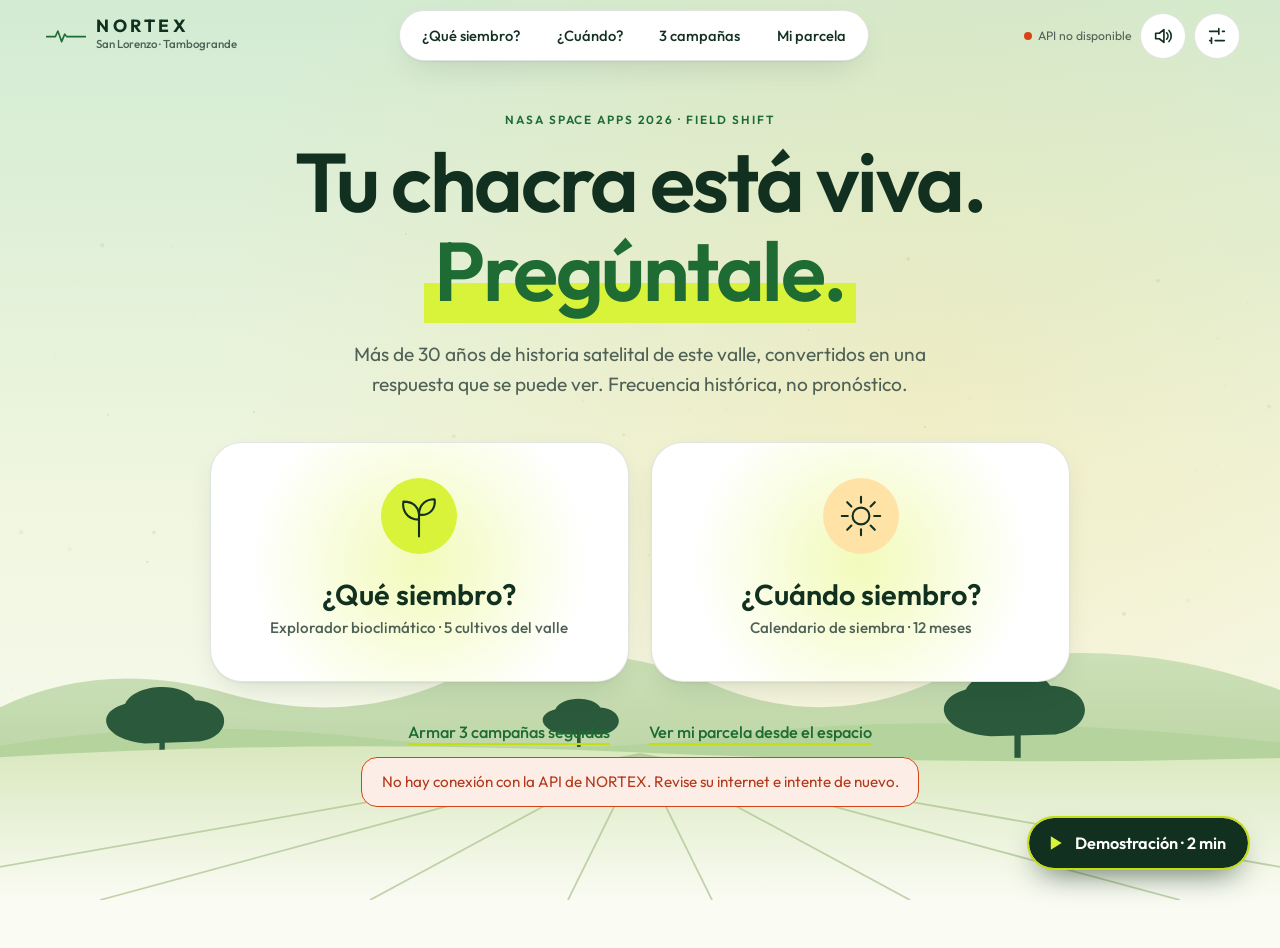
==== nortex_api/web/index.html @ dc2cbb0f "feat(web): la chacra viva en tema claro, autopsia con acordeones y calendario de siembra" ====
<!DOCTYPE html>
<html lang="es">
<head>
  <meta charset="utf-8">
  <meta name="viewport" content="width=device-width, initial-scale=1, viewport-fit=cover">
  <meta name="theme-color" content="#FAFBF3">
  <meta name="description" content="NORTEX: qué y cuándo sembrar en el valle de San Lorenzo (Tambogrande, Piura) con historia satelital de la NASA.">
  <title>NORTEX — La chacra viva · San Lorenzo</title>
  <link rel="preconnect" href="https://fonts.googleapis.com">
  <link rel="preconnect" href="https://fonts.gstatic.com" crossorigin>
  <link href="https://fonts.googleapis.com/css2?family=Outfit:wght@400;500;600;700&display=swap" rel="stylesheet">
  <link rel="preconnect" href="https://server.arcgisonline.com" crossorigin>
  <link rel="stylesheet" href="estilos.css">
</head>
<body data-escena="portal">
<a class="saltar" href="#escenario">Saltar al contenido</a>

<!-- CAPA 0 · Atmósfera: cielo y polvo en Canvas 2D (visuales/ambiente.js). Decorativa. -->
<canvas id="ambiente" aria-hidden="true"></canvas>

<!-- CAPA 1 · Horizonte agrícola de San Lorenzo (SVG, decorativo) -->
<svg id="horizonte" viewBox="0 0 1440 420" preserveAspectRatio="xMidYMax slice" aria-hidden="true">
  <defs>
    <linearGradient id="hz-lejos" x1="0" y1="0" x2="0" y2="1"><stop offset="0" stop-color="#C5DCB0"/><stop offset="1" stop-color="#9CC082"/></linearGradient>
    <linearGradient id="hz-cerca" x1="0" y1="0" x2="0" y2="1"><stop offset="0" stop-color="#D9E8BE"/><stop offset="1" stop-color="#FAFBF3"/></linearGradient>
  </defs>
  <path class="hz-cerro" d="M0 210 Q120 150 260 190 T520 170 Q660 120 800 180 T1080 160 Q1260 120 1440 190 V420 H0Z" fill="url(#hz-lejos)" opacity=".85"/>
  <path d="M0 250 Q200 215 420 240 T860 232 Q1100 210 1440 246 V420 H0Z" fill="#B5D39C"/>
  <!-- Algarrobos: copa ancha y plana -->
  <g class="hz-arbol" fill="#2A5A3B">
    <path d="M170 246c-46-4-58-34-22-44 10-22 62-26 78-4 40 2 44 40 4 46z"/><rect x="186" y="240" width="6" height="26"/>
    <path d="M1110 238c-56-4-70-40-28-52 14-26 76-30 94-4 48 2 52 46 6 54z"/><rect x="1136" y="232" width="7" height="30"/>
    <path d="M640 236c-30-2-38-22-14-28 6-14 40-16 50-2 26 2 28 26 2 30z"/><rect x="650" y="232" width="4" height="18"/>
  </g>
  <path d="M0 262 Q360 240 720 256 T1440 262 V420 H0Z" fill="url(#hz-cerca)"/>
  <!-- Surcos en perspectiva hacia el punto de fuga -->
  <g class="hz-surcos" stroke="#A3BE88" stroke-width="2" fill="none" opacity=".65">
    <path d="M720 258 L-200 420"/><path d="M720 258 L120 420"/><path d="M720 258 L420 420"/><path d="M720 258 L640 420"/>
    <path d="M720 258 L800 420"/><path d="M720 258 L1020 420"/><path d="M720 258 L1320 420"/><path d="M720 258 L1640 420"/>
  </g>
</svg>

<!-- CAPA 2 · Barra de mando -->
<header class="hud">
  <button class="marca" data-ir="portal" type="button" aria-label="NORTEX: volver al inicio">
    <svg class="pulso" viewBox="0 0 64 24" aria-hidden="true"><path d="M1 13h14l4-9 6 17 5-12 3 4h30"/></svg>
    <span><strong>NORTEX</strong><small>San Lorenzo · Tambogrande</small></span>
  </button>
  <nav class="hud-nav" aria-label="Escenas">
    <button type="button" data-ir="laboratorio">¿Qué siembro?</button>
    <button type="button" data-ir="tiempo">¿Cuándo?</button>
    <button type="button" data-ir="secuencia">3 campañas</button>
    <button type="button" data-ir="orbita">Mi parcela</button>
  </nav>
  <div class="hud-util">
    <span id="estado-api" class="estado-api" role="status">conectando…</span>
    <button id="btn-sonido" class="icono" type="button" aria-pressed="false" title="Ambiente sonoro (viento suave)">
      <svg viewBox="0 0 24 24" aria-hidden="true"><path d="M4 9v6h4l5 4V5L8 9zM16 8.5a5 5 0 010 7M18.5 6a8.500 8.500 0 010 12"/></svg>
      <span class="oculto">Ambiente sonoro</span>
    </button>
    <button id="btn-ajustes" class="icono" type="button" aria-expanded="false" aria-controls="ajustes" title="Ajustes de la consulta">
      <svg viewBox="0 0 24 24" aria-hidden="true"><path d="M4 7h10M18 7h2M4 17h2M10 17h10M14 4v6M6 14v6"/></svg>
      <span class="oculto">Ajustes de la consulta</span>
    </button>
  </div>
</header>

<main id="escenario">
  <!-- 1 · PORTAL DE LA CHACRA ============================================================== -->
  <section id="esc-portal" class="escena activa" aria-labelledby="portal-titulo">
    <div class="portal">
      <p class="eyebrow">NASA Space Apps 2026 · Field Shift</p>
      <h1 id="portal-titulo">Tu chacra está viva.<br><em>Pregúntale.</em></h1>
      <p class="portal-sub">Más de 30 años de historia satelital de este valle, convertidos en una respuesta que se
        puede ver. Frecuencia histórica, no pronóstico.</p>
      <div class="puertas">
        <button class="puerta puerta-que" type="button" data-puerta="laboratorio">
          <span class="puerta-brillo" aria-hidden="true"></span>
          <svg viewBox="0 0 80 80" aria-hidden="true"><path d="M40 74V40"/><path d="M40 46C18 46 12 28 14 16c16 0 28 8 26 30z"/><path d="M40 38c0-18 12-26 26-26 2 14-6 28-26 26z"/></svg>
          <span class="puerta-txt"><b>¿Qué siembro?</b><small>Explorador bioclimático · 5 cultivos del valle</small></span>
        </button>
        <button class="puerta puerta-cuando" type="button" data-puerta="tiempo">
          <span class="puerta-brillo" aria-hidden="true"></span>
          <svg viewBox="0 0 80 80" aria-hidden="true"><circle cx="40" cy="40" r="14"/><path d="M40 8v10M40 62v10M8 40h10M62 40h10M17 17l7 7M56 56l7 7M63 17l-7 7M24 56l-7 7"/></svg>
          <span class="puerta-txt"><b>¿Cuándo siembro?</b><small>Calendario de siembra · 12 meses</small></span>
        </button>
      </div>
      <div class="portal-menor">
        <button type="button" class="enlace" data-ir="secuencia">Armar 3 campañas seguidas</button>
        <button type="button" class="enlace" data-ir="orbita">Ver mi parcela desde el espacio</button>
      </div>
      <p id="portal-chacra" class="portal-chacra" role="status"></p>
    </div>
  </section>

  <!-- 2 · LABORATORIO DE CULTIVOS (F2) ====================================================== -->
  <section id="esc-laboratorio" class="escena" aria-labelledby="lab-titulo" hidden>
    <div class="esc-cab">
      <p class="eyebrow">F2 · Laboratorio de cultivos</p>
      <h2 id="lab-titulo">¿Qué siembro?</h2>
      <p class="ayuda" id="lab-contexto"></p>
    </div>
    <div id="baraja" class="baraja" role="listbox" aria-label="Cultivos del valle, en el orden de la API" tabindex="0"></div>
    <p class="baraja-pista ayuda">Desliza, usa las flechas o toca una carta: el suelo y el cielo cambian con el cultivo.</p>
    <div id="lab-autopsia" aria-live="polite"></div>
  </section>

  <!-- 3 · CALENDARIO DE SIEMBRA (F1) ======================================================== -->
  <section id="esc-tiempo" class="escena" aria-labelledby="tiempo-titulo" hidden>
    <div class="esc-cab">
      <p class="eyebrow">F1 · Calendario de siembra</p>
      <h2 id="tiempo-titulo">¿Cuándo siembro?</h2>
      <div id="tiempo-cultivos" class="fichas" role="radiogroup" aria-label="Cultivo"></div>
    </div>
    <div id="arco" class="arco"></div>
    <div id="calendario" class="calendario" role="radiogroup" aria-label="Fecha de siembra (12 meses)"></div>
    <div class="cal-leyenda" aria-label="Leyenda del calendario">
      <span><i class="fila-viab" aria-hidden="true"></i> Viabilidad (borde punteado = provisional)</span>
      <span><b class="fila-riesgos" aria-hidden="true"><i></i><i></i></b> Riesgos altos (un punto por riesgo)</span>
      <span><b class="fila-calor" aria-hidden="true"><i style="--k:var(--ambar)"></i></b> Calor en floración (Tmax media histórica)</span>
    </div>
    <div id="tiempo-lectura" class="tiempo-lectura" aria-live="polite"></div>
    <div id="tiempo-autopsia"></div>
  </section>

  <!-- 4 · SECUENCIA DE 3 CAMPAÑAS =========================================================== -->
  <section id="esc-secuencia" class="escena" aria-labelledby="sec-titulo" hidden>
    <div class="esc-cab">
      <p class="eyebrow">Transición · reglas RT-01 a RT-05</p>
      <h2 id="sec-titulo">Tres campañas que encajan</h2>
      <p class="ayuda">Elige el cultivo y la fecha de cada ficha. Al encastrarlas, NORTEX evalúa cada campaña con lo
        sembrado antes; las reglas de transición se encienden en las uniones.</p>
    </div>
    <div id="rompecabezas" class="rompecabezas"></div>
    <div class="sec-controles">
      <label class="check"><input type="checkbox" id="sec-renovacion"> Ya decidí renovar el huerto (RT-01)</label>
      <button type="button" id="sec-ir" class="primario grande">Encastrar y revisar</button>
    </div>
    <div id="sec-estado" class="mensaje" role="status"></div>
    <div id="sec-autopsia"></div>
  </section>

  <!-- 5 · VUELO ORBITAL · MI PARCELA ======================================================== -->
  <section id="esc-orbita" class="escena esc-orbita" aria-labelledby="orbita-titulo" hidden>
    <div class="orbita-vista">
      <div class="estrellas" aria-hidden="true"></div>
      <div id="globo" class="globo"><div id="mapa" aria-label="Imagen satelital de San Lorenzo"></div></div>
      <!-- Haces de los satélites: se dibujan con el estado real de GET /parcelas/{id}/fuentes -->
      <svg id="haces" class="haces" viewBox="0 0 100 100" preserveAspectRatio="none" aria-hidden="true"></svg>
      <ul id="satelites" class="satelites" aria-label="Fuentes satelitales de la parcela"></ul>
      <p id="vuelo-texto" class="vuelo-texto" role="status"></p>
      <button id="vuelo-saltar" class="enlace vuelo-saltar" type="button" hidden>Saltar el vuelo</button>
    </div>
    <div class="orbita-panel" id="orbita-panel">
      <p class="eyebrow">Mi parcela</p>
      <h2 id="orbita-titulo">Desde la órbita hasta tu chacra</h2>
      <div id="parcela-info"></div>
      <div class="fila-botones">
        <button id="btn-revolar" type="button">Repetir el vuelo</button>
        <button id="btn-descargar" class="primario" type="button">Traer datos de la NASA</button>
      </div>
      <div id="progreso" class="mensaje" role="status"></div>
      <ul id="senales" class="senales" aria-label="Todas las fuentes de datos"></ul>

      <details class="bloque" open>
        <summary>El archivo del clima</summary>
        <div id="clima-cuerpo"></div>
      </details>
      <details class="bloque" open>
        <summary>¿Qué tan sólida es la decisión?</summary>
        <div id="solidez"></div>
      </details>
      <details class="bloque" id="det-registro">
        <summary>Registrar una chacra nueva</summary>
        <form id="form-parcela">
          <p class="ayuda">Con este panel abierto, toca el mapa para marcar las esquinas (o un solo punto).</p>
          <label>Nombre <input name="nombre" required placeholder="Chacra de Juan, lote 3"></label>
          <label>Identificador <input name="aoi_id" required pattern="[a-z0-9_]{3,40}" placeholder="chacra_juan_3"
                 title="minúsculas, números y _ (3 a 40)"></label>
          <p id="info-poligono" class="ayuda">0 puntos marcados.</p>
          <div class="fila-botones">
            <button type="button" id="btn-deshacer">Deshacer punto</button>
            <button type="button" id="btn-limpiar">Borrar contorno</button>
          </div>
          <label>o pega coordenadas (latitud, longitud por línea)
            <textarea id="coords" rows="3" placeholder="-4.9921, -80.3127"></textarea></label>
          <div class="fila-botones">
            <button type="button" id="btn-coords">Usar coordenadas</button>
            <button type="submit" class="primario">Guardar chacra</button>
          </div>
        </form>
        <div id="msg-parcela" class="mensaje" role="status"></div>
      </details>
      <details class="bloque">
        <summary>Cargar datos de la Junta, laboratorio o SIEA (CSV)</summary>
        <p class="ayuda">Descarga la plantilla, llénala en Excel (CSV UTF-8) y súbela. La fila con fuente = EJEMPLO se
          ignora. Si una fila tiene un error, no se guarda nada.</p>
        <form id="form-csv">
          <label>Tipo de dato <select name="modelo" id="sel-modelo"></select></label>
          <label>Archivo <input type="file" name="archivo" accept=".csv" required></label>
          <button type="submit" class="primario">Importar</button>
        </form>
        <div id="msg-csv" class="mensaje" role="status"></div>
      </details>
      <details class="bloque">
        <summary>Parámetro validado (INIA / MIDAGRI)</summary>
        <p class="ayuda">Reemplaza un valor de literatura por el de una ficha técnica local, por ejemplo el umbral de
          calor en floración del caupí.</p>
        <form id="form-validacion">
          <label>Cultivo <select name="cultivo" id="val-cultivo"></select></label>
          <label>Parámetro <select name="parametro" id="val-parametro"></select></label>
          <p id="val-actual" class="ayuda"></p>
          <label>Valor <input name="valor" required placeholder="36 · [35, 55] · &quot;media&quot;"></label>
          <label>Fuente <input name="fuente" required placeholder="INIA, ficha técnica 2025"></label>
          <label>Fecha <input name="fecha" type="date" required></label>
          <button type="submit" class="primario">Guardar validación</button>
        </form>
        <div id="msg-validacion" class="mensaje" role="status"></div>
      </details>
    </div>
  </section>
</main>

<!-- Ajustes de la consulta: valen para todas las escenas y viajan tal cual a /evaluar/f1 y /evaluar/f2 -->
<aside id="ajustes" class="ajustes" aria-label="Ajustes de la consulta" hidden>
  <div class="ajustes-cab"><h3>Ajustes de la consulta</h3>
    <button type="button" class="icono" id="ajustes-cerrar" aria-label="Cerrar ajustes">×</button></div>
  <form id="form-ajustes">
    <label>Chacra <select id="sel-parcela" name="parcela"></select></label>
    <label>Fecha de siembra (¿Qué siembro?) <input type="date" id="aj-inicio" name="inicio" required></label>
    <label>Riego
      <select name="eficiencia">
        <option value="">Según los datos de la parcela</option>
        <option value="0.5">Gravedad · eficiencia 0,5</option>
        <option value="0.9">Goteo · eficiencia 0,9</option>
      </select></label>
    <label>Historia climática
      <select name="condicion_enso">
        <option value="">Todos los años disponibles</option>
        <option value="nino">Solo años El Niño</option>
        <option value="neutro">Solo años neutros</option>
        <option value="nina">Solo años La Niña</option>
      </select></label>
    <label>Umbral de calor en floración (°C)
      <input name="umbral_calor_c" type="number" min="25" max="45" step="0.5" placeholder="Según ficha · por validar con INIA"></label>
    <label>Dotación (m³/ha) <input name="dotacion_m3_ha" type="number" min="0" max="40000" placeholder="Usar el PCR"></label>
    <label>Turno de riego (días) <input name="intervalo_dias" type="number" min="1" max="60" placeholder="Usar los turnos declarados"></label>
    <label>Área (ha) <input name="area_ha" type="number" min="0.01" step="0.01" placeholder="Usar la parcela"></label>
    <p class="ayuda">Lo que escribas aquí se envía a la API como supuesto de esta consulta; el motor lo marca como
      provisional. Deja un campo vacío para usar el dato de la parcela.</p>
    <button type="reset" class="enlace">Volver a los datos de la parcela</button>
  </form>
  <p class="ayuda pie-reglas">NORTEX no da un puntaje. Muestra cuatro cosas por separado: viabilidad, riesgo,
    conveniencia y fundamentación. · <a href="../docs" target="_blank" rel="noopener">API</a></p>
</aside>

<!-- Modo demostración para el jurado (demo.js) -->
<button id="btn-demo" class="flotante" type="button" disabled>
  <svg viewBox="0 0 24 24" aria-hidden="true"><path d="M7 4l13 8-13 8z"/></svg>
  <span>Demostración · 2 min</span>
</button>
<aside id="demo" class="demo" hidden aria-label="Demostración guiada" aria-live="polite"></aside>
<div id="proc" class="proc" role="dialog" aria-label="Procedencia del dato" hidden></div>
<div id="velo" class="velo" aria-hidden="true"></div>

<script type="module" src="app.js"></script>
</body>
</html>
---- nortex_api/web/estilos.css ----
/* NORTEX — La chacra viva. Estilos (tema claro).
 * Índice: 1 base · 2 atmósfera · 3 barra de mando · 4 piezas comunes · 5 portal · 6 cultivos vivos
 *         7 baraja 3D · 8 autopsia (sol, suelo, balanza, cuatro dimensiones) · 9 calendario de siembra
 *         10 rompecabezas · 11 órbita · 12 ajustes, demostración y procedencia · 13 movimiento reducido
 * Dirección visual: papel claro, tinta verde profunda, acento lima y mucho aire entre bloques.
 * Convención de honestidad: todo lo provisional (dato de ejemplo o por validar) lleva borde PUNTEADO
 * ámbar (.provisional, .dato-debil, .sello-provisional). El color nunca va sin texto. */

/* 1 · Base ---------------------------------------------------------------------------------------- */
:root {
  --fondo: #FAFBF3; --papel: #FFFFFF; --tinta: #12301F; --suave: #4F6156; --linea: rgba(18, 48, 31, .13);
  --lima: #D9F23A; --lima-hondo: #C3DE12; --hoja: #EEF4DF;
  --verde: #2E7D32; --ambar: #F59E0B; --terracota: #D84315; --agua: #0288D1;
  /* tintas legibles sobre papel claro (contraste AA) */
  --t-verde: #1E6B34; --t-ambar: #8A5200; --t-rojo: #B3391A; --t-azul: #0B5C97; --t-gris: #5B6660;
  --punteado: #D98A00;
  --sombra: 0 1px 2px rgba(18, 48, 31, .06), 0 12px 32px -12px rgba(18, 48, 31, .18);
  --rebote: cubic-bezier(.34, 1.56, .64, 1); --suavizado: cubic-bezier(.22, 1, .36, 1);
  --radio: 24px; --hud: 72px;
  --fuente: "Outfit", "Segoe UI", system-ui, -apple-system, Roboto, sans-serif;
  color-scheme: light;
}
* { box-sizing: border-box; }
html { background: var(--fondo); scroll-behavior: smooth; }
body { margin: 0; min-height: 100dvh; color: var(--tinta); font: 400 1.02rem/1.6 var(--fuente); -webkit-font-smoothing: antialiased; overflow-x: hidden; }
h1, h2, h3, h4 { font-family: var(--fuente); font-weight: 600; line-height: 1.08; margin: 0; letter-spacing: -.015em; }
h2 { font-size: clamp(1.9rem, 4.4vw, 2.9rem); text-transform: uppercase; letter-spacing: .01em; }
h3 { font-size: clamp(1.25rem, 2.4vw, 1.6rem); } h4 { font-size: 1.1rem; }
p { margin: .6rem 0; } ul { margin: .5rem 0; padding-left: 1.15rem; } li { margin: .25rem 0; } a { color: var(--t-verde); }
button, input, select, textarea { font: inherit; color: inherit; }
button { cursor: pointer; touch-action: manipulation; min-height: 46px; padding: .6rem 1.25rem; border-radius: 999px; border: 1px solid var(--linea);
  background: var(--papel); font-weight: 500; transition: transform .35s var(--rebote), background .2s, box-shadow .3s; }
button:hover:not(:disabled) { background: var(--hoja); transform: translateY(-2px); }
button:active:not(:disabled) { transform: scale(.97); }
button:disabled { opacity: .5; cursor: wait; }
:focus-visible { outline: 3px solid var(--tinta); outline-offset: 3px; border-radius: 10px; }
[hidden] { display: none !important; }
.oculto, .oculto-label { position: absolute; width: 1px; height: 1px; overflow: hidden; clip-path: inset(50%); white-space: nowrap; }
.saltar { position: fixed; left: 12px; top: -80px; z-index: 3000; background: var(--lima); color: var(--tinta); padding: .8rem 1rem; border-radius: 12px; }
.saltar:focus { top: 12px; }
.eyebrow { font: 600 .74rem/1.4 var(--fuente); letter-spacing: .16em; text-transform: uppercase; color: var(--t-verde); margin: 0 0 .5rem; }
.ayuda, small { font-size: .88rem; color: var(--suave); }
.primario { background: var(--lima); color: var(--tinta); border-color: transparent; font-weight: 600; box-shadow: 0 8px 22px -10px rgba(150, 175, 0, .9); }
.primario:hover:not(:disabled) { background: var(--lima-hondo); }
.grande { font-size: 1.08rem; padding: .95rem 1.8rem; }
.enlace { background: none; border: 0; padding: .3rem .2rem; min-height: 44px; color: var(--t-verde); font-weight: 500; text-decoration: underline; text-decoration-color: var(--lima-hondo); text-decoration-thickness: 2px; text-underline-offset: 5px; border-radius: 6px; }
.enlace:hover:not(:disabled) { background: none; }
.icono { width: 46px; padding: 0; display: grid; place-items: center; font-size: 1.4rem; }
.icono svg { width: 22px; height: 22px; fill: none; stroke: currentColor; stroke-width: 1.8; stroke-linecap: round; stroke-linejoin: round; }
.icono[aria-pressed=true] { background: var(--tinta); color: #fff; }
.fila-botones { display: flex; flex-wrap: wrap; gap: .6rem; margin: 1rem 0; }

/* 2 · Atmósfera ------------------------------------------------------------------------------------ */
#ambiente { position: fixed; inset: 0; width: 100%; height: 100%; z-index: -3; }
#horizonte { position: fixed; left: 0; bottom: 0; width: 100%; height: min(42vh, 400px); z-index: -2; pointer-events: none; transition: transform 1.2s var(--suavizado), opacity 1s; }
body:not([data-escena=portal]) #horizonte { opacity: 0; transform: translateY(30%); }
.hz-arbol { animation: mecer 7s ease-in-out infinite alternate; transform-box: fill-box; transform-origin: 50% 100%; }
/* Fuera del portal el cielo solo asoma arriba; el resto de la página es papel limpio. */
.velo { position: fixed; inset: 0; z-index: -1; pointer-events: none; }
body:not([data-escena=portal]) .velo { background: linear-gradient(rgba(250, 251, 243, .25), var(--fondo) 440px); }

/* 3 · Barra de mando ------------------------------------------------------------------------------- */
.hud { position: fixed; inset: 0 0 auto 0; height: var(--hud); z-index: 900; display: flex; align-items: center; gap: .6rem; padding: 0 clamp(.8rem, 4vw, 2.5rem);
  background: rgba(250, 251, 243, .9); border-bottom: 1px solid var(--linea); transition: opacity .5s, transform .5s, background .5s; }
body[data-escena=portal] .hud { background: transparent; border-color: transparent; }
.marca { display: flex; align-items: center; gap: .6rem; background: none; border: 0; padding: .2rem .4rem; text-align: left; border-radius: 12px; }
.marca:hover:not(:disabled) { background: none; }
.marca strong { display: block; font: 700 1.1rem/1 var(--fuente); letter-spacing: .2em; }
.marca small { display: block; font-size: .72rem; }
.pulso { width: 40px; height: 18px; fill: none; stroke: var(--t-verde); stroke-width: 2.6; stroke-linecap: round; stroke-linejoin: round; stroke-dasharray: 120; animation: latido 3.2s linear infinite; }
.hud-nav { display: flex; gap: .2rem; margin-inline: auto; padding: .3rem; border-radius: 999px; background: var(--papel); border: 1px solid var(--linea); box-shadow: var(--sombra); }
.hud-nav button { border: 0; background: none; padding: .45rem 1.05rem; min-height: 40px; font-size: .92rem; white-space: nowrap; box-shadow: none; }
.hud-nav button[aria-current] { background: var(--tinta); color: #fff; font-weight: 600; }
.hud-util { display: flex; align-items: center; gap: .5rem; }
.estado-api { font-size: .76rem; color: var(--suave); display: flex; align-items: center; gap: .35rem; }
.estado-api::before { content: ""; width: 8px; height: 8px; border-radius: 50%; background: var(--t-gris); }
.estado-api[data-ok=true]::before { background: var(--verde); } .estado-api[data-ok=false]::before { background: var(--terracota); }
body.en-vuelo .hud, body.en-vuelo .flotante { opacity: 0; pointer-events: none; transform: translateY(-20px); }
@media (max-width: 820px) {
  .hud-nav { position: fixed; inset: auto .6rem calc(.6rem + env(safe-area-inset-bottom)) .6rem; justify-content: space-between; margin: 0; z-index: 900; }
  .hud-nav button { flex: 1; padding: .45rem .3rem; font-size: .8rem; }
  .estado-api { display: none; } .hud-util { margin-left: auto; }
  main { padding-bottom: 90px; }
}

/* 4 · Piezas comunes ------------------------------------------------------------------------------- */
.escena { min-height: 100dvh; padding: calc(var(--hud) + 2.5rem) clamp(1.1rem, 5vw, 3.5rem) 7rem; max-width: 1180px; margin: 0 auto; }
.escena.activa { animation: entrar .7s var(--suavizado) backwards; }
/* La órbita no usa transform al entrar: su vista pasa a position:fixed durante el vuelo. */
.esc-orbita.activa { animation-name: fundir; }
.esc-cab { margin-bottom: 2.2rem; max-width: 46rem; }
.esc-cab .ayuda { font-size: 1rem; }
.etq { display: inline-flex; align-items: center; gap: .4rem; padding: .14rem .7rem; border-radius: 999px; font: 600 .8rem/1.5 var(--fuente); white-space: nowrap; border: 1px solid currentColor; background: var(--papel); }
.etq::before { content: ""; width: 7px; height: 7px; border-radius: 50%; background: currentColor; }
.etq.verde { color: var(--t-verde); background: #EAF6EC; } .etq.ambar { color: var(--t-ambar); border-style: dashed; background: #FFF6E0; } .etq.rojo { color: var(--t-rojo); background: #FDEDE7; }
.etq.gris { color: var(--t-gris); border-style: dotted; background: #F1F3EF; } .etq.azul { color: var(--t-azul); background: #E6F3FB; }
/* Cifra tocable con su procedencia (util.dato). Débil = ejemplo, por validar o por determinar. */
.dato { display: inline; min-height: 0; padding: .08rem .5rem; border-radius: 8px; border: 1px solid transparent; background: var(--hoja); font-weight: 600; box-shadow: none; }
.dato:hover:not(:disabled) { background: var(--lima); transform: none; }
.dato-debil { border: 1.5px dashed var(--punteado); background: #FFF6E0; color: var(--t-ambar); }
.provisional { outline: 1.5px dashed var(--punteado); outline-offset: -1.5px; }
.sello-provisional { display: inline-block; margin-top: .8rem; padding: .2rem .7rem; border: 1.5px dashed var(--punteado); border-radius: 999px; color: var(--t-ambar); background: #FFF6E0; font: 600 .74rem/1.5 var(--fuente); letter-spacing: .04em; }
.aviso { padding: .9rem 1.2rem; border-radius: 16px; background: var(--papel); border: 1px solid var(--linea); }
.aviso.rojo { border-color: var(--terracota); color: var(--t-rojo); white-space: pre-line; background: #FDEDE7; }
.mensaje:empty { display: none; } .mensaje { margin: .8rem 0; font-size: .95rem; color: var(--suave); white-space: pre-line; }
.cargando { display: flex; align-items: center; gap: .8rem; padding: 2.5rem 0; color: var(--suave); }
.latido { width: 14px; height: 14px; border-radius: 50%; background: var(--lima-hondo); animation: pulsar 1.1s ease-in-out infinite; }
label { display: grid; gap: .3rem; font-size: .9rem; color: var(--suave); margin: .9rem 0; }
input, select, textarea { min-height: 46px; padding: .55rem .9rem; border-radius: 14px; border: 1px solid var(--linea); background: var(--papel); width: 100%; color: var(--tinta); }
input[type=checkbox] { width: 22px; min-height: 22px; accent-color: var(--verde); }
.check { display: flex; align-items: center; gap: .6rem; color: var(--tinta); }
/* Acordeón: una fila limpia con un botón redondo, como en la referencia. */
details > summary { cursor: pointer; padding: 1.1rem 0; font-weight: 500; font-size: 1.08rem; min-height: 46px; display: flex; align-items: center; gap: .8rem; list-style: none; }
details > summary::after { content: "↓"; margin-left: auto; width: 2rem; height: 2rem; display: inline-grid; place-items: center; border-radius: 50%; background: var(--tinta); color: #fff; font-size: .9rem; flex: none; transition: transform .4s var(--rebote), background .2s; }
details[open] > summary::after { transform: rotate(180deg); background: var(--lima); color: var(--tinta); }
details > summary::-webkit-details-marker { display: none; }
/* Las cuatro dimensiones en miniatura: cuatro celdas, nunca un solo indicador. */
.cuatro-mini { display: grid; grid-template-columns: 1fr 1fr; gap: .9rem 1.4rem; margin: 1.2rem 0 0; text-align: left; }
.cuatro-mini div { min-width: 0; }
.cuatro-mini dt { font: 600 .68rem/1.4 var(--fuente); letter-spacing: .12em; text-transform: uppercase; color: var(--suave); margin-bottom: .2rem; }
.cuatro-mini dd { margin: 0; font-size: .92rem; } .cuatro-mini .etq { white-space: normal; }

/* 5 · Portal --------------------------------------------------------------------------------------- */
#esc-portal { display: grid; place-items: center; text-align: center; padding-bottom: 9rem; }
.portal { max-width: 860px; width: 100%; }
.portal h1 { font-size: clamp(2.5rem, 8vw, 5.2rem); font-weight: 600; text-wrap: balance; letter-spacing: -.03em; }
.portal h1 em { font-style: normal; color: var(--t-verde); background: linear-gradient(transparent 62%, var(--lima) 62%); padding: 0 .12em; }
.portal-sub { font-size: clamp(1.02rem, 2vw, 1.2rem); max-width: 36rem; margin: 1.4rem auto 2.6rem; color: var(--suave); text-wrap: pretty; }
.puertas { display: grid; grid-template-columns: repeat(auto-fit, minmax(260px, 1fr)); gap: 1.4rem; perspective: 1100px; }
.puerta { --rx: 0deg; --ry: 0deg; --mx: 50%; --my: 50%; position: relative; overflow: hidden; display: grid; justify-items: center; gap: 1rem; padding: 2.2rem 1.6rem 2rem;
  border-radius: 32px; border: 1px solid var(--linea); background: var(--papel); min-height: 240px; text-align: center; box-shadow: var(--sombra);
  transform: rotateX(var(--rx)) rotateY(var(--ry)); transform-style: preserve-3d; transition: transform .6s var(--rebote), box-shadow .4s; }
.puerta:hover:not(:disabled) { background: var(--papel); transform: rotateX(var(--rx)) rotateY(var(--ry)) translateZ(16px); box-shadow: 0 2px 4px rgba(18, 48, 31, .06), 0 30px 50px -20px rgba(18, 48, 31, .3); }
.puerta-brillo { position: absolute; inset: 0; background: radial-gradient(260px circle at var(--mx) var(--my), rgba(217, 242, 58, .35), transparent 65%); pointer-events: none; }
.puerta svg { width: 76px; height: 76px; padding: 14px; border-radius: 50%; fill: none; stroke: var(--tinta); stroke-width: 3.500; stroke-linecap: round; stroke-linejoin: round; transform: translateZ(30px); animation: respirar 4.5s ease-in-out infinite; }
.puerta-que svg { background: var(--lima); } .puerta-cuando svg { background: #FFE2A6; }
.puerta-txt { transform: translateZ(20px); display: grid; gap: .35rem; }
.puerta-txt b { font: 600 clamp(1.4rem, 3vw, 1.8rem)/1.1 var(--fuente); }
.puerta-txt small { color: var(--suave); font-size: .95rem; }
.portal-menor { display: flex; flex-wrap: wrap; justify-content: center; gap: .4rem 2rem; margin-top: 1.8rem; }
.portal-chacra { font-size: .95rem; color: var(--suave); min-height: 1.5em; margin-top: 1rem; }
.portal-cielo { margin-top: .3rem; }

/* 6 · Cultivos vivos (visuales/cultivos.js) -------------------------------------------------------- */
.cultivo-vivo { width: 100%; height: auto; overflow: visible; filter: drop-shadow(0 8px 10px rgba(18, 48, 31, .18)); }
.cv-mece { transform-box: fill-box; transform-origin: 50% 100%; animation: mecer 5s ease-in-out infinite alternate; }
.cv-fruto { animation: colgar 3.2s ease-in-out infinite alternate; }
.cv-agua { animation: onda 3s ease-in-out infinite alternate; }

/* 7 · Baraja 3D (escenas/laboratorio.js) ----------------------------------------------------------- */
.baraja { position: relative; height: 500px; perspective: 1400px; touch-action: pan-y; user-select: none; outline-offset: -4px; cursor: grab; margin-inline: calc(-1 * clamp(1.1rem, 5vw, 3.5rem)); overflow: hidden; }
.baraja:active { cursor: grabbing; }
.carta { position: absolute; top: 20px; left: 50%; width: min(74vw, 300px); margin-left: calc(min(74vw, 300px) / -2); transform-style: preserve-3d; will-change: transform; }
.carta-cuerpo { --rx: 0deg; --ry: 0deg; --mx: 50%; --my: 0%; position: relative; padding: 1.6rem 1.5rem 1.7rem; border-radius: 30px; text-align: center;
  background: radial-gradient(280px circle at var(--mx) var(--my), rgba(217, 242, 58, .28), transparent 65%), var(--papel);
  border: 1px solid var(--linea); box-shadow: var(--sombra); transform: rotateX(var(--rx)) rotateY(var(--ry)); transition: transform .6s var(--rebote), box-shadow .4s, border-color .4s; }
.carta.activa .carta-cuerpo { border-color: var(--tinta); box-shadow: 0 2px 4px rgba(18, 48, 31, .08), 0 34px 50px -24px rgba(18, 48, 31, .42); }
.carta:not(.activa) .carta-cuerpo { --rx: 0deg !important; --ry: 0deg !important; }
.carta .cultivo-vivo { width: 136px; margin: .9rem auto .4rem; display: block; }
.carta h3 { font-size: 1.5rem; margin-top: .4rem; }
.carta-orden { font: 600 .68rem/1.4 var(--fuente); letter-spacing: .12em; text-transform: uppercase; color: var(--t-verde); }
.cientifico { font-size: .84rem; color: var(--suave); margin: .2rem 0 1.2rem; }
.metaforas { list-style: none; padding: 0; margin: 0; display: grid; grid-template-columns: repeat(3, 1fr); gap: .5rem; }
.metaforas li { margin: 0; }
.metafora { width: 100%; height: 100%; min-height: 76px; padding: .6rem .3rem; display: grid; justify-items: center; align-content: start; gap: .35rem; border-radius: 16px; background: var(--fondo); border: 1px solid transparent; box-shadow: none; }
.metafora small { font-size: .7rem; line-height: 1.25; }
.metafora.provisional, .metafora.bloqueada { outline: 0; border: 1.5px dashed var(--punteado); background: #FFF9EA; }
.iconos { display: inline-flex; gap: 1px; }
.iconos svg { width: 15px; height: 15px; fill: none; stroke-width: 1.8; stroke-linecap: round; stroke-linejoin: round; stroke: rgba(18, 48, 31, .25); }
.iconos-gota .lleno { fill: var(--agua); stroke: var(--agua); } .iconos-sol .lleno { fill: var(--ambar); stroke: #D97706; } .iconos-moneda .lleno { fill: #E9C33B; stroke: #A88410; }
.iconos.sin-dato svg { stroke-dasharray: 2 2.500; } .iconos-candado svg { stroke: var(--t-gris); width: 22px; height: 22px; }
.baraja-pista { text-align: center; margin: .4rem 0 3.5rem; }

/* 8 · Autopsia ------------------------------------------------------------------------------------- */
.autopsia { animation: entrar .6s var(--suavizado) backwards; }
.aut-cab { display: flex; flex-wrap: wrap; align-items: end; justify-content: space-between; gap: 1.2rem; margin-bottom: .6rem; }
.aut-cab h3 { font-size: clamp(1.6rem, 3.4vw, 2.2rem); text-transform: uppercase; }
.aut-cab h3 small { font: 400 1rem var(--fuente); color: var(--suave); letter-spacing: 0; text-transform: none; }
.escenarios { display: flex; padding: .3rem; gap: .2rem; border-radius: 999px; background: var(--papel); border: 1px solid var(--linea); }
.escenarios button { border: 0; background: none; padding: .35rem 1rem; display: grid; line-height: 1.2; font-size: .88rem; min-height: 46px; box-shadow: none; }
.escenarios button small { font-size: .7rem; } .escenarios button[aria-checked=true] { background: var(--tinta); color: #fff; font-weight: 600; }
.escenarios button[aria-checked=true] small { color: #C9D6CC; }
.triptico { display: grid; grid-template-columns: 1fr; gap: 1.6rem; margin: 2.2rem 0 4.5rem; }
@media (min-width: 980px) { .triptico { grid-template-columns: 1fr 1.2fr 1fr; } }
.tri { padding: 1.8rem; border-radius: var(--radio); background: var(--papel); border: 1px solid var(--linea); box-shadow: var(--sombra); min-width: 0; }
.tri figure { margin: 0; } .tri figcaption { display: grid; gap: .7rem; font-size: .96rem; }
.tri figcaption > b { font: 600 1.25rem/1.25 var(--fuente); text-wrap: balance; }
.tri figcaption .provisional { padding: .35rem .7rem; border-radius: 10px; }
.tri figcaption > .dato { justify-self: start; }
.tri > .eyebrow { margin-bottom: 1.2rem; }
/* Sol de la floración: el nivel de calor fija el color y cuánto vibra. */
.sol { --c1: #FFE082; --c2: #FFB300; --c3: #F57C00; --temblor: 0px; --ritmo: 6s; }
.sol[data-nivel=medio] { --c1: #FFD54F; --c2: #FF9800; --c3: #E65100; --temblor: .8px; --ritmo: 2.4s; }
.sol[data-nivel=alto] { --c1: #FFAB40; --c2: #F4511E; --c3: #B71C1C; --temblor: 1.8px; --ritmo: .9s; }
.sol svg { width: min(100%, 220px); display: block; margin: 0 auto 1.2rem; overflow: visible; }
.sol-c1 { stop-color: var(--c1); } .sol-c2 { stop-color: var(--c2); } .sol-c3 { stop-color: var(--c3); }
.sol-disco { animation: temblar .12s linear infinite alternate; }
.sol-halo { fill: var(--c2); opacity: .2; transform-box: fill-box; transform-origin: center; animation: halo var(--ritmo) ease-in-out infinite; }
.sol-rayos { stroke: var(--c2); stroke-width: 4; stroke-linecap: round; transform-box: view-box; transform-origin: 100px 100px; animation: rotar 60s linear infinite; opacity: .85; }
.anio-calor { fill: var(--c3); } .anio-fresco { fill: #E7ECE1; stroke: #B5C2B4; stroke-width: 1; }
.sol-cifra { font: 700 26px var(--fuente); text-anchor: middle; fill: #1A1412; } .sol-sub { font: 600 11px var(--fuente); text-anchor: middle; fill: #1A1412; }
.sol-apagado svg circle, .sol-apagado svg path { stroke: #9AA79C; }
.sol-sens { list-style: none; padding: 0; margin: .2rem 0; display: flex; gap: .35rem; flex-wrap: wrap; }
.sol-sens li { flex: 1; min-width: 50px; margin: 0; padding: .4rem .2rem; border-radius: 12px; text-align: center; font-size: .72rem; background: var(--fondo); border: 1px solid transparent; display: grid; line-height: 1.3; }
.sol-sens li.actual { border: 1.5px dashed var(--punteado); background: #FFF9EA; } .sol-sens li[data-nivel=alto] b { color: var(--t-rojo); } .sol-sens li[data-nivel=medio] b { color: var(--t-ambar); } .sol-sens li[data-nivel=bajo] b { color: var(--t-verde); }
/* Corte del suelo */
.suelo canvas { width: 100%; height: 300px; display: block; border-radius: 18px; background: linear-gradient(#DDF0F7, #F3F8E6 36%, transparent 36%); margin-bottom: 1.2rem; }
.suelo-fichas { list-style: none; padding: 0; margin: 0; display: grid; grid-template-columns: repeat(auto-fit, minmax(110px, 1fr)); gap: 1rem; }
.suelo-fichas li { display: grid; gap: .3rem; margin: 0; justify-items: start; }
.suelo-fichas small { font-size: .76rem; line-height: 1.3; }
.suelo-mas > summary, .dim details > summary { font-size: .95rem; padding: .7rem 0; border-top: 1px solid var(--linea); }
.suelo-mas .suelo-fichas { padding-bottom: .8rem; }
/* Balanza */
.balanza svg { width: min(100%, 250px); display: block; margin: 0 auto 1.2rem; overflow: visible; }
.balanza .poste, .balanza .base, .balanza .barra, .balanza .cuerda { fill: none; stroke: var(--tinta); stroke-width: 4; stroke-linecap: round; stroke-linejoin: round; }
.balanza .cuerda { stroke-width: 1.5; } .balanza .eje { fill: var(--lima-hondo); stroke: var(--tinta); stroke-width: 2; }
.balanza .cuenco { fill: var(--hoja); stroke: var(--tinta); stroke-width: 2; }
.plato-txt { font: 600 11px var(--fuente); text-anchor: middle; fill: var(--suave); text-transform: uppercase; letter-spacing: .08em; }
.brazo { transform-origin: 120px 40px; animation: oscilar 3.4s ease-in-out infinite alternate; }
.plato-costo { transform-origin: 40px -48px; transform: rotate(calc(-1 * var(--angulo))); } .plato-margen { transform-origin: 200px -48px; transform: rotate(calc(-1 * var(--angulo))); }
.balanza[data-signo=favor] .plato-margen .cuenco { fill: #BFE3C2; } .balanza[data-signo=contra] .plato-margen .cuenco { fill: #F6C6B6; }
.balanza-cerrada .cuenco { fill: #F1F3EF; stroke-dasharray: 4 4; } .balanza-cerrada .brazo { animation-duration: 6s; }
.candado rect { fill: #FFF6E0; stroke: var(--punteado); stroke-width: 2; stroke-dasharray: 3 3; } .candado path { stroke: var(--punteado); stroke-width: 3; } .candado circle { fill: var(--punteado); }
/* Cuatro dimensiones: cuatro filas hermanas de un acordeón, sin jerarquía ni total. */
.cuatro-titulo { font-size: clamp(1.5rem, 3.2vw, 2.1rem); text-transform: uppercase; margin: 0 0 .5rem; }
.cuatro-sub { color: var(--suave); margin: 0 0 1.4rem; }
.cuatro { border-top: 1px solid var(--linea); margin-bottom: 3rem; }
.dim { border-bottom: 1px solid var(--linea); }
.dim > summary { padding: 1.5rem 0; gap: 1.2rem; flex-wrap: wrap; }
.dim-num { font: 600 .78rem var(--fuente); letter-spacing: .1em; color: var(--suave); min-width: 1.6rem; }
.dim-nombre { font: 500 1.3rem var(--fuente); min-width: min(13rem, 100%); }
.dim-valor { display: flex; flex-wrap: wrap; gap: .4rem; font-weight: 500; }
.dim-cuerpo { padding: 0 0 2rem; max-width: 46rem; margin-left: calc(1.6rem + 1.2rem); font-size: .98rem; }
.dim.provisional { outline: 0; } .dim.provisional > summary .dim-nombre::after { content: " · provisional"; font-size: .8rem; color: var(--t-ambar); }
@media (max-width: 600px) { .dim-cuerpo { margin-left: 0; } }
.riesgos { list-style: none; padding: 0; display: grid; gap: .6rem; }
.riesgos li { margin: 0; }
.riesgo { width: 100%; display: flex; align-items: center; gap: .8rem; text-align: left; border-radius: 16px; padding: .7rem 1rem; font-size: .96rem; background: var(--papel); }
.insumos { list-style: none; padding: 0; display: grid; gap: .7rem; max-width: 30rem; }
.insumos li { display: grid; grid-template-columns: 1fr 90px 3.6rem; align-items: center; gap: .9rem; font-size: .92rem; margin: 0; }
.insumos i { height: 6px; border-radius: 3px; background: rgba(18, 48, 31, .1); position: relative; overflow: hidden; }
.insumos i::after { content: ""; position: absolute; inset: 0; width: var(--w, 33%); background: var(--k, var(--t-gris)); border-radius: 3px; }
.insumos li[data-nivel=buena] { --w: 100%; --k: var(--verde); } .insumos li[data-nivel=media] { --w: 66%; --k: var(--ambar); } .insumos li[data-nivel="débil"] { --w: 33%; --k: var(--terracota); }
.insumos b { font-size: .8rem; font-weight: 600; }
.reglas { list-style: none; padding: 0; display: grid; gap: .8rem; margin: 0 0 3rem; }
.regla { padding: 1.1rem 1.4rem; border-radius: 18px; background: #E6F3FB; margin: 0; }
.regla.condicionante { background: #FFF6E0; border: 1.5px dashed var(--punteado); }
.advertencias, .cifras { border-bottom: 1px solid var(--linea); font-size: .96rem; }
.advertencias { border-top: 1px solid var(--linea); }
.advertencias ul, .cifras > :not(summary) { margin-bottom: 1.4rem; }
.datos-tecnicos { display: grid; grid-template-columns: repeat(auto-fit, minmax(250px, 1fr)); gap: 0 2.4rem; }
.datos-tecnicos p { display: flex; justify-content: space-between; align-items: center; gap: .8rem; border-bottom: 1px solid var(--linea); padding: .55rem 0; margin: 0; font-size: .88rem; }
.procedencia { font-size: .86rem; color: var(--suave); }

/* 9 · Calendario de siembra (escenas/tiempo.js) ------------------------------------------------------ */
.fichas { display: flex; gap: .6rem; flex-wrap: wrap; margin-top: 1.4rem; }
.ficha { display: flex; align-items: center; gap: .5rem; padding: .3rem 1.1rem .3rem .5rem; font-size: .92rem; }
.ficha .cultivo-vivo { width: 34px; filter: none; } .ficha .cultivo-vivo * { animation: none; }
.ficha[aria-checked=true] { background: var(--tinta); color: #fff; font-weight: 600; border-color: var(--tinta); }
/* Arco solar: el sol recorre el cielo del año; su color y el del cielo salen de la Tmax en floración. */
.arco { border-radius: var(--radio); overflow: hidden; border: 1px solid var(--linea); background: var(--papel); box-shadow: var(--sombra); }
.arco svg { display: block; width: 100%; height: auto; }
.arco[aria-busy=true] { opacity: .5; }
.arco-camino { fill: none; stroke: rgba(18, 48, 31, .25); stroke-width: 2; stroke-dasharray: 3 9; stroke-linecap: round; }
.arco-sol circle { transition: fill .6s; } .arco-sol[data-nivel=alto] circle { animation: temblar .12s linear infinite alternate; --temblor: 1.6px; }
.arco-sol .aura { opacity: .25; }
.arco-temp { font: 600 44px var(--fuente); text-anchor: middle; fill: var(--tinta); } .arco-sub { font: 400 15px var(--fuente); text-anchor: middle; fill: var(--suave); }
.arco-campo { fill: #CFE3A8; } .arco-surco { stroke: #9DBE6A; stroke-width: 2; fill: none; }
/* Doce parcelas, una por mes. Tres filas rotuladas e independientes en cada una. */
.calendario { display: grid; grid-template-columns: repeat(12, minmax(0, 1fr)); gap: .5rem; margin: 1.4rem 0 .8rem; }
.mes-parcela { position: relative; min-width: 0; padding: 1rem .3rem 1.1rem; border-radius: 18px; display: grid; justify-items: center; gap: .7rem; align-content: start; box-shadow: none; }
.mes-parcela b { font: 600 1rem var(--fuente); text-transform: uppercase; letter-spacing: .08em; } .mes-parcela > small { font-size: .7rem; margin-top: -.6rem; }
.mes-parcela[aria-checked=true] { background: var(--tinta); color: #fff; border-color: var(--tinta); transform: translateY(-8px); box-shadow: 0 18px 28px -14px rgba(18, 48, 31, .55); }
.mes-parcela[aria-checked=true] > small { color: #C9D6CC; }
.mes-parcela.sin-confirmar { border-style: dashed; border-color: var(--punteado); }
.mes-parcela .primera { position: absolute; top: -11px; left: 50%; transform: translateX(-50%); background: var(--lima); color: var(--tinta); font: 600 .62rem/1.6 var(--fuente); padding: 0 .5rem; border-radius: 999px; white-space: nowrap; }
.fila-viab { width: 14px; height: 14px; border-radius: 50%; background: var(--k); box-shadow: 0 0 0 3px #fff, 0 0 0 4px var(--k); }
.fila-viab[data-tono=gris] { background: #fff; }
.fila-riesgos { display: flex; gap: 2px; flex-wrap: wrap; justify-content: center; min-height: 18px; align-items: center; font: 600 .78rem var(--fuente); }
.fila-riesgos i { width: 6px; height: 6px; border-radius: 50%; background: var(--terracota); }
.fila-calor { width: 100%; display: grid; gap: .25rem; justify-items: center; font: 600 .76rem var(--fuente); }
.fila-calor i { width: 70%; height: 8px; border-radius: 4px; background: var(--k); } .fila-calor.sin-dato i { background: repeating-linear-gradient(45deg, #C9D0C7 0 3px, #EEF1EC 3px 6px); }
.cal-leyenda { display: flex; flex-wrap: wrap; gap: .5rem 1.8rem; font-size: .86rem; color: var(--suave); margin-bottom: 3rem; }
.cal-leyenda span { display: flex; align-items: center; gap: .5rem; }
.cal-leyenda .fila-viab { --k: var(--t-gris); } .cal-leyenda .fila-riesgos { min-height: 0; } .cal-leyenda .fila-calor { width: 34px; }
@media (max-width: 900px) {
  .calendario { grid-template-columns: none; grid-auto-flow: column; grid-auto-columns: 84px; overflow-x: auto; scroll-snap-type: x mandatory; padding: 1rem .2rem 1.2rem; margin-inline: calc(-1 * clamp(1.1rem, 5vw, 3.5rem)); padding-inline: clamp(1.1rem, 5vw, 3.5rem); scrollbar-width: none; }
  .mes-parcela { scroll-snap-align: center; }
}
.tiempo-lectura { display: grid; gap: 1.5rem 4rem; margin-bottom: 5rem; }
@media (min-width: 900px) { .tiempo-lectura { grid-template-columns: 1fr 1fr; align-items: start; } }
.tiempo-lectura h3 { font-size: clamp(2rem, 4.4vw, 3rem); text-transform: uppercase; } .orden-api { color: var(--t-verde); font-weight: 600; margin: .5rem 0; } .orden-api small { font-weight: 400; display: block; margin-top: .2rem; }
.calor-linea { margin: 0 0 1.2rem; } .calor-linea.provisional { padding: .8rem 1rem; border-radius: 14px; background: #FFF9EA; }
.comparacion { padding: 1.1rem 1.3rem; border-radius: 18px; background: var(--hoja); margin: 0 0 1.2rem; } .comparacion.mejor { background: var(--lima); }

/* 10 · Rompecabezas (escenas/secuencia.js) ---------------------------------------------------------- */
.rompecabezas { --hueco: 34px; display: flex; flex-direction: column; align-items: stretch; gap: var(--hueco); margin: 3.4rem 0 2.2rem; transition: gap .8s var(--rebote); }
.rompecabezas.encastrado { --hueco: 0px; }
.pieza { --fondo-pieza: #EDF4DC; position: relative; flex: 1; min-width: 0; filter: drop-shadow(0 12px 18px rgba(18, 48, 31, .16)); transition: transform .5s var(--rebote), filter .4s; }
/* Lengüeta (abajo en móvil, a la derecha en escritorio) y muesca complementaria en la ficha siguiente. */
.pieza::after { content: ""; position: absolute; left: 50%; bottom: -17px; width: 36px; height: 36px; margin-left: -18px; border-radius: 50%; background: var(--fondo-pieza); z-index: 2; }
.pieza:last-child::after { display: none; }
.pieza-cuerpo { padding: 2rem 1.4rem 2.2rem; background: var(--fondo-pieza); border-radius: 22px; text-align: center; height: 100%;
  -webkit-mask: radial-gradient(circle 19px at 50% -1px, transparent 98%, #000); mask: radial-gradient(circle 19px at 50% -1px, transparent 98%, #000); }
.pieza-previa { --fondo-pieza: #fff; } .pieza-previa .pieza-cuerpo { -webkit-mask: none; mask: none; border: 1.5px dashed rgba(18, 48, 31, .3); }
.pieza.lista { --fondo-pieza: #E2EEC0; animation: encaje .7s var(--rebote); cursor: pointer; } .pieza.elegida { filter: drop-shadow(0 0 0 var(--tinta)) drop-shadow(0 16px 22px rgba(18, 48, 31, .35)); }
.pieza-dibujo { display: flex; align-items: center; justify-content: center; gap: .4rem; margin: .6rem 0 1rem; }
.pieza-dibujo .cultivo-vivo { width: 104px; } .sin-previo { width: 104px; height: 104px; display: grid; place-items: center; font: 500 2.6rem var(--fuente); color: var(--suave); border: 2px dashed var(--linea); border-radius: 50%; }
.giro { width: 46px; padding: 0; font-size: 1.5rem; line-height: 1; }
.pieza label { text-align: left; }
.union { position: absolute; left: 50%; top: calc(var(--hueco) / -2); transform: translate(-50%, -50%); z-index: 5; display: flex; gap: .3rem; flex-wrap: wrap; justify-content: center; width: max-content; max-width: 90%; }
.chispa { min-height: 34px; padding: .1rem .8rem; font: 700 .78rem/1 var(--fuente); letter-spacing: .05em; border-radius: 999px; animation: aparecer .6s var(--rebote) both; }
.chispa.condicionante { background: #FFF6E0; color: var(--t-ambar); border: 2px dashed var(--punteado); box-shadow: 0 0 0 5px rgba(245, 158, 11, .22); }
.chispa.informativa { background: #E6F3FB; color: var(--t-azul); border: 2px solid var(--agua); box-shadow: 0 0 0 5px rgba(2, 136, 209, .18); }
.chispa.calma { display: inline-grid; place-items: center; background: #fff; color: var(--suave); border: 1px solid var(--linea); font-weight: 500; }
.union.encendida::before { content: ""; position: absolute; inset: -12px -26px; border-radius: 999px; background: radial-gradient(closest-side, rgba(217, 242, 58, .8), transparent); animation: pulsar 1.6s ease-in-out infinite; z-index: -1; }
.pieza-resultado { margin-top: .8rem; }
.sec-controles { display: flex; flex-wrap: wrap; gap: 1rem 2rem; align-items: center; flex-direction: row-reverse; justify-content: flex-end; margin-bottom: 1rem; }
#sec-autopsia { margin-top: 4rem; }
@media (min-width: 900px) {
  .rompecabezas { flex-direction: row; }
  .pieza::after { left: auto; right: -17px; bottom: auto; top: 50%; margin: -18px 0 0; }
  .pieza-cuerpo { -webkit-mask: radial-gradient(circle 19px at -1px 50%, transparent 98%, #000); mask: radial-gradient(circle 19px at -1px 50%, transparent 98%, #000); padding: 2rem 1.5rem 2rem 2.1rem; }
  .union { left: calc(var(--hueco) / -2); top: -24px; transform: translate(-50%, -50%); }
}

/* 11 · Órbita (escenas/orbita.js). La vista del mapa es la única zona oscura: es el espacio. --------- */
.esc-orbita { max-width: none; padding: 0; display: grid; }
.orbita-vista { position: relative; height: 62dvh; overflow: hidden; background: radial-gradient(circle at 50% 50%, #101826, #0C1017 70%); color: #fff; }
.orbita-panel { padding: 2.2rem clamp(1.1rem, 5vw, 2.6rem) 7rem; background: var(--fondo); }
.orbita-panel h2 { font-size: clamp(1.6rem, 3vw, 2.1rem); margin-bottom: 1.4rem; }
@media (min-width: 960px) {
  .esc-orbita { grid-template-columns: 1fr minmax(400px, 480px); }
  .orbita-vista { position: sticky; top: 0; height: 100dvh; } .orbita-panel { padding-top: calc(var(--hud) + 2rem); min-height: 100dvh; }
  body[data-escena=orbita] .hud { background: transparent; border-color: transparent; }
  body[data-escena=orbita] .marca { color: #fff; } body[data-escena=orbita] .pulso { stroke: var(--lima); } body[data-escena=orbita] .marca small { color: #D5DED7; }
}
body.en-vuelo .orbita-vista { position: fixed; inset: 0; height: auto; z-index: 800; } body.en-vuelo .orbita-panel { visibility: hidden; }
.estrellas { position: absolute; inset: 0; background-image: radial-gradient(1px 1px at 12% 22%, #fff, transparent), radial-gradient(1px 1px at 78% 14%, #fff, transparent), radial-gradient(1.5px 1.5px at 64% 72%, #fff, transparent),
  radial-gradient(1px 1px at 30% 80%, #fff, transparent), radial-gradient(1.5px 1.5px at 88% 56%, #fff, transparent), radial-gradient(1px 1px at 46% 10%, #fff, transparent), radial-gradient(1px 1px at 6% 60%, #fff, transparent); opacity: .7; }
.globo { position: absolute; inset: 0; clip-path: circle(120% at 50% 50%); }
#mapa { position: absolute; inset: 0; background: #0C1017; }
.orbita-vista::after { content: ""; position: absolute; left: 50%; top: 50%; width: 46vmin; height: 46vmin; margin: -23vmin 0 0 -23vmin; border-radius: 50%; pointer-events: none; opacity: 0;
  box-shadow: 0 0 60px 8px rgba(79, 195, 247, .55), inset 0 0 50px 10px rgba(12, 16, 23, .8); transition: opacity .8s; }
/* Fases del vuelo: «espacio» (planeta en un disco) → «descenso» (el disco se abre) → «enlace» (haces). */
.orbita-vista[data-fase=espacio] .globo { clip-path: circle(23vmin at 50% 50%); }
.orbita-vista[data-fase=espacio]::after { opacity: 1; }
.orbita-vista[data-fase=descenso] .globo { transition: clip-path 3.6s cubic-bezier(.7, 0, .25, 1); }
.orbita-vista:not([data-fase=enlace]) .leaflet-control-container { display: none; }
.haces { position: absolute; inset: 0; width: 100%; height: 100%; pointer-events: none; z-index: 500; }
.haz-base { stroke: rgba(255, 255, 255, .55); stroke-width: 1.5; animation: aparecer .8s both; animation-delay: calc(var(--i) * .25s); }
.haz.sin-senal .haz-base { stroke: rgba(201, 190, 181, .7); stroke-dasharray: 4 8; }
.haz-pulso { stroke: var(--lima); stroke-width: 3.500; stroke-linecap: round; stroke-dasharray: 22 260; animation: viajar 1.5s linear infinite; animation-delay: calc(var(--i) * .3s); filter: drop-shadow(0 0 6px var(--lima)); }
.orbita-vista.descargando .haz-pulso { animation-duration: .7s; }
.haz-destino { fill: none; stroke: var(--lima); stroke-width: 2; }
.satelites { list-style: none; margin: 0; padding: 0; position: absolute; inset: 0; pointer-events: none; z-index: 510; }
.satelites li { --tx: -50%; position: absolute; top: calc(13% - 54px); transform: translateX(-50%); display: grid; justify-items: center; gap: .15rem; text-align: center; width: 30%; max-width: 190px; pointer-events: auto; margin: 0;
  padding: .6rem .4rem; border-radius: 18px; background: #fff; color: var(--tinta); box-shadow: 0 10px 30px rgba(0, 0, 0, .35); animation: aparecer .6s var(--rebote) both; font-size: .84rem; }
.satelites li.sin-senal { border: 1.5px dashed var(--punteado); }
.satelites svg { width: 44px; height: 22px; fill: var(--lima); stroke: var(--tinta); stroke-width: 1.5; } .satelites small { font-size: .7rem; line-height: 1.25; }
body[data-escena=orbita] .satelites li { top: calc(var(--hud) + 8px); } body.en-vuelo .satelites li { top: 5%; }
@media (max-width: 600px) { .satelites small { display: none; } }
.vuelo-texto { position: absolute; left: 0; right: 0; bottom: 12%; text-align: center; z-index: 520; font: 500 clamp(1.1rem, 3vw, 1.6rem) var(--fuente); text-shadow: 0 2px 16px #000; padding: 0 1rem; pointer-events: none; color: #fff; }
.vuelo-texto:empty { display: none; }
.vuelo-saltar { position: absolute; right: 1rem; bottom: 1rem; z-index: 530; color: #fff; }
.halo-parcela { animation: halo-parcela 1.8s ease-in-out infinite; filter: drop-shadow(0 0 10px #FF9800); }
.leaflet-container { font: inherit; background: #0C1017; }
.parcela-nombre { font: 600 1.3rem var(--fuente); margin: 0; }
.senales { list-style: none; padding: 0; display: grid; gap: 0; margin: 1.4rem 0 2rem; }
.senal { display: flex; flex-wrap: wrap; align-items: center; gap: .4rem .7rem; padding: .8rem 0; border-bottom: 1px solid var(--linea); font-size: .92rem; margin: 0; }
.senal small { margin-left: auto; } .senal .dato { font-weight: 500; font-size: .8rem; }
.bloque { border-top: 1px solid var(--linea); } .bloque > summary { font: 500 1.15rem var(--fuente); padding: 1.3rem 0; }
.bloque > :not(summary):last-child { margin-bottom: 1.8rem; }
.franjas { display: flex; height: 92px; border-radius: 16px; overflow: hidden; margin: 1rem 0; }
.franja { flex: 1; min-width: 0; min-height: 0; padding: 0; border: 0; border-radius: 0; position: relative; display: grid; align-items: end; justify-items: center; box-shadow: none; }
.franja:hover:not(:disabled) { transform: scaleY(1.08); } .franja[aria-pressed=true] { box-shadow: inset 0 0 0 2.5px var(--tinta); z-index: 1; }
.franja span { font: 700 .6rem var(--fuente); writing-mode: vertical-rl; color: #fff; text-shadow: 0 0 4px #000; padding-bottom: 4px; }
.franja .nino { position: absolute; top: 5px; left: 50%; width: calc(4px + 8px * var(--pico)); aspect-ratio: 1; margin-left: calc((4px + 8px * var(--pico)) / -2); border-radius: 50%; background: #fff; box-shadow: 0 0 0 1px rgba(18, 48, 31, .5); }
.meses { display: grid; grid-template-columns: repeat(6, 1fr); gap: .4rem; }
.meses > div { padding: .5rem .2rem; border-radius: 12px; text-align: center; background: color-mix(in srgb, var(--mes) 28%, #fff); display: grid; gap: .15rem; }
.meses .dato { font-size: .8rem; padding: 0 .15rem; background: none; } .meses em { font: 600 .6rem var(--fuente); color: var(--tinta); font-style: normal; }
.barra-solidez { display: flex; gap: 4px; margin: 1rem 0 .5rem; }
.barra-solidez span { padding: .5rem .8rem; font-size: .8rem; white-space: nowrap; min-width: max-content; background: var(--hoja); border-radius: 10px; }
.barra-solidez [data-estado=ok] { background: #BFE3C2; } .barra-solidez [data-estado=ejemplo], .barra-solidez [data-estado=aproximado] { background: #FFF6E0; border: 1.5px dashed var(--punteado); }
.barra-solidez [data-estado=falta] { background: #FDEDE7; border: 1px dotted var(--t-rojo); }
.faltante { border-bottom: 1px solid var(--linea); font-size: .92rem; } .faltante > summary { font-weight: 400; font-size: .96rem; padding: .8rem 0; } .faltante.provisional { outline: 0; }
.faltante > summary::after { width: 1.6rem; height: 1.6rem; font-size: .75rem; }

/* 12 · Ajustes, demostración y procedencia ---------------------------------------------------------- */
.ajustes { position: fixed; top: 0; right: 0; bottom: 0; width: min(400px, 100vw); z-index: 1200; overflow-y: auto; padding: 1.4rem 1.6rem 6rem; background: var(--papel);
  border-left: 1px solid var(--linea); box-shadow: -30px 0 60px rgba(18, 48, 31, .18); animation: deslizar .5s var(--suavizado); }
.ajustes-cab { display: flex; justify-content: space-between; align-items: center; margin-bottom: 1rem; }
.flotante { position: fixed; right: clamp(.8rem, 3vw, 2rem); bottom: clamp(.8rem, 3vw, 2rem); z-index: 950; display: flex; align-items: center; gap: .6rem; padding: .75rem 1.4rem .75rem 1rem;
  background: var(--tinta); color: #fff; border: 0; font-weight: 600; box-shadow: 0 14px 30px -10px rgba(18, 48, 31, .7); }
.flotante:hover:not(:disabled) { background: #1C4630; }
.flotante::before { content: ""; position: absolute; inset: -2px; border-radius: 999px; border: 2px solid var(--lima-hondo); animation: onda-boton 2.2s ease-out infinite; pointer-events: none; }
.flotante svg { width: 20px; height: 20px; fill: var(--lima); }
@media (max-width: 820px) { .flotante { bottom: calc(82px + env(safe-area-inset-bottom)); padding: .85rem; } .flotante span { display: none; } }
.demo { --tx: -50%; position: fixed; left: 50%; bottom: clamp(.6rem, 2vw, 1.4rem); transform: translateX(-50%); width: min(680px, calc(100vw - 1.2rem)); max-height: 46dvh; overflow-y: auto; z-index: 1100; padding: 1.5rem 1.8rem 1.2rem;
  border-radius: 26px; background: var(--papel); border: 1px solid var(--linea); box-shadow: 0 30px 80px rgba(18, 48, 31, .35); animation: aparecer .5s var(--rebote); }
.demo-progreso { height: 4px; border-radius: 2px; background: var(--hoja); margin-bottom: 1.1rem; } .demo-progreso i { display: block; height: 100%; border-radius: 2px; background: var(--lima-hondo); transition: width .8s var(--suavizado); }
.demo h3 { margin-bottom: .6rem; } .demo button[aria-pressed=true] { background: var(--tinta); color: #fff; }
body.en-demo main { padding-bottom: 48dvh; } body.en-demo .hud-nav { display: none; }
.proc { position: fixed; z-index: 2000; width: min(370px, calc(100vw - 16px)); padding: 1.4rem 1.5rem; border-radius: 22px; background: var(--papel); border: 1px solid var(--linea); box-shadow: 0 24px 60px rgba(18, 48, 31, .3); font-size: .92rem; }
.proc h3 { font-size: 1.1rem; padding-right: 2.5rem; } .proc-valor { font: 600 1.3rem var(--fuente); color: var(--t-verde); } .proc .cerrar { position: absolute; top: .6rem; right: .6rem; width: 46px; padding: 0; }
@media (max-width: 700px) { .proc { left: 8px !important; right: 8px; bottom: 8px; top: auto !important; width: auto; } }

/* Fotogramas */
@keyframes fundir { from { opacity: 0; } }
@keyframes entrar { from { opacity: 0; transform: translateY(26px); } }
@keyframes aparecer { from { opacity: 0; transform: translate(var(--tx, 0), 12px) scale(.9); } }
@keyframes deslizar { from { transform: translateX(100%); } }
@keyframes latido { to { stroke-dashoffset: -240; } }
@keyframes pulsar { 50% { transform: scale(1.35); opacity: .5; } }
@keyframes respirar { 50% { transform: translateZ(30px) scale(1.06); } }
@keyframes rotar { to { transform: rotate(360deg); } }
@keyframes mecer { from { transform: rotate(-1.6deg); } to { transform: rotate(1.6deg); } }
@keyframes colgar { from { transform: rotate(-5deg); } to { transform: rotate(5deg); } }
@keyframes onda { from { transform: translateX(-4px); } to { transform: translateX(4px); } }
@keyframes temblar { from { transform: translate(calc(-1 * var(--temblor, 0px)), var(--temblor, 0px)); } to { transform: translate(var(--temblor, 0px), calc(-1 * var(--temblor, 0px))); } }
@keyframes halo { 50% { transform: scale(1.16); opacity: .34; } }
@keyframes oscilar { from { transform: rotate(calc(var(--angulo) - 2.5deg)); } to { transform: rotate(calc(var(--angulo) + 2.5deg)); } }
@keyframes encaje { 0% { transform: scale(1.06) rotate(-1.5deg); } 60% { transform: scale(.98); } }
@keyframes viajar { from { stroke-dashoffset: 282; } to { stroke-dashoffset: 0; } }
@keyframes halo-parcela { 50% { stroke-width: 7; stroke-opacity: .5; } }
@keyframes onda-boton { to { transform: scale(1.4, 1.8); opacity: 0; } }

/* 13 · Movimiento reducido: todo queda quieto; la información no depende de la animación. */
@media (prefers-reduced-motion: reduce) {
  *, *::before, *::after { animation: none !important; transition: none !important; scroll-behavior: auto !important; }
}
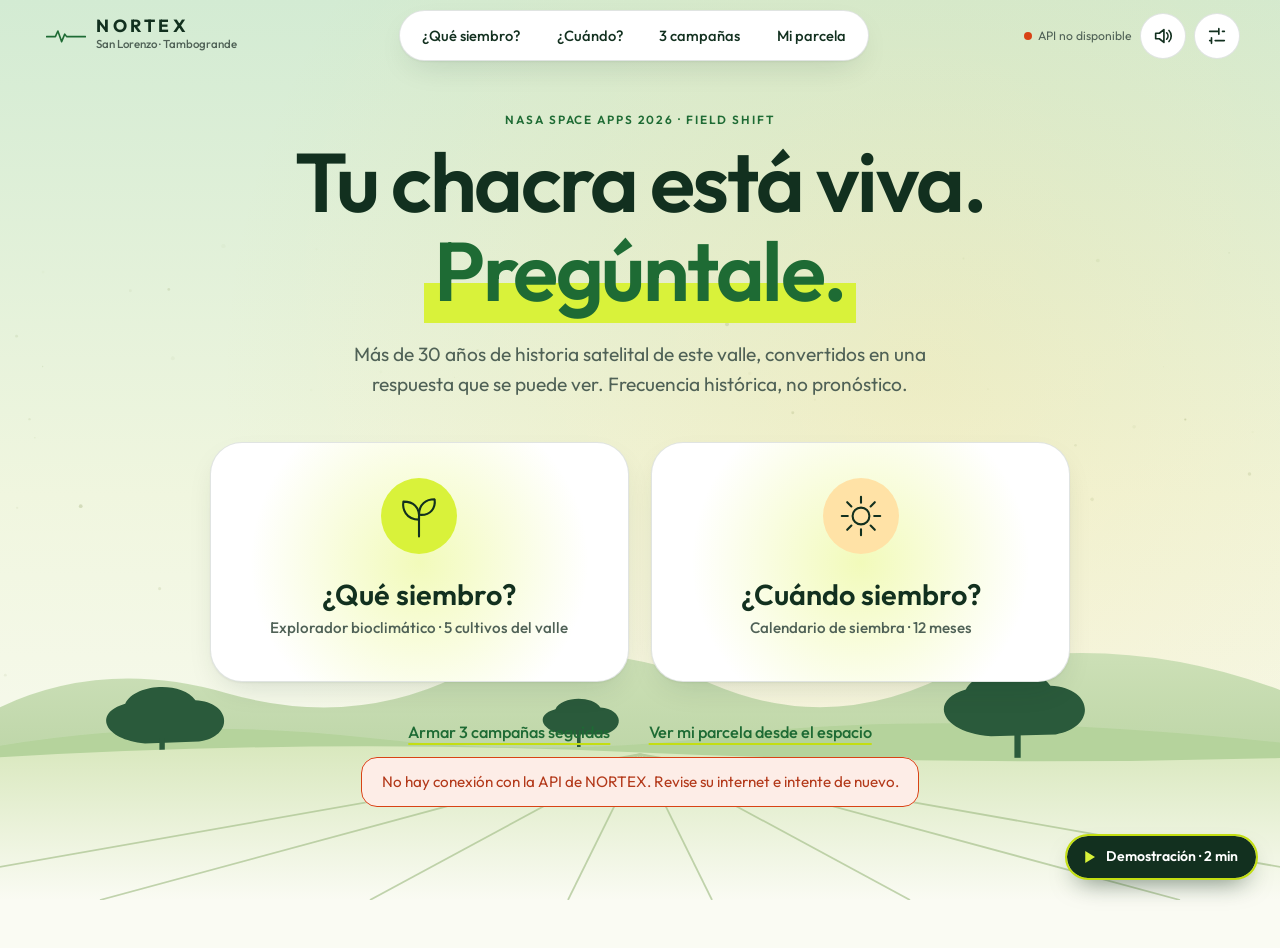
==== commit c501727f: "fix(web): restaurar chequeo de parcela y controles rapidos; alinear haces satelitales y corregir sol" ====
--- a/nortex_api/web/index.html
+++ b/nortex_api/web/index.html
@@ -99,6 +99,25 @@
       <p class="eyebrow">F2 · Laboratorio de cultivos</p>
       <h2 id="lab-titulo">¿Qué siembro?</h2>
       <p class="ayuda" id="lab-contexto"></p>
+      <div class="barra-consulta" aria-label="Controles rápidos de la consulta">
+        <label>Siembra <input type="date" id="lab-inicio"></label>
+        <label>Riego
+          <select id="lab-riego">
+            <option value="">Según la parcela</option>
+            <option value="0.5">Gravedad · 0,5</option>
+            <option value="0.9">Goteo · 0,9</option>
+          </select>
+        </label>
+        <label>Historia climática
+          <select id="lab-enso">
+            <option value="">Todos los años</option>
+            <option value="nino">Solo El Niño</option>
+            <option value="neutro">Solo neutros</option>
+            <option value="nina">Solo La Niña</option>
+          </select>
+        </label>
+        <button type="button" class="enlace" id="lab-mas-ajustes">Más ajustes…</button>
+      </div>
     </div>
     <div id="baraja" class="baraja" role="listbox" aria-label="Cultivos del valle, en el orden de la API" tabindex="0"></div>
     <p class="baraja-pista ayuda">Desliza, usa las flechas o toca una carta: el suelo y el cielo cambian con el cultivo.</p>
@@ -154,6 +173,7 @@
     <div class="orbita-panel" id="orbita-panel">
       <p class="eyebrow">Mi parcela</p>
       <h2 id="orbita-titulo">Desde la órbita hasta tu chacra</h2>
+      <label class="selector-chacra">Chacra activa <select id="orbita-parcela"></select></label>
       <div id="parcela-info"></div>
       <div class="fila-botones">
         <button id="btn-revolar" type="button">Repetir el vuelo</button>
@@ -162,6 +182,10 @@
       <div id="progreso" class="mensaje" role="status"></div>
       <ul id="senales" class="senales" aria-label="Todas las fuentes de datos"></ul>
 
+      <details class="bloque" open>
+        <summary>Chequeo de la chacra (suelo, relieve y riego)</summary>
+        <div id="chequeo-cuerpo"></div>
+      </details>
       <details class="bloque" open>
         <summary>El archivo del clima</summary>
         <div id="clima-cuerpo"></div>
--- a/nortex_api/web/estilos.css
+++ b/nortex_api/web/estilos.css
@@ -88,8 +88,12 @@
 .escena.activa { animation: entrar .7s var(--suavizado) backwards; }
 /* La órbita no usa transform al entrar: su vista pasa a position:fixed durante el vuelo. */
 .esc-orbita.activa { animation-name: fundir; }
-.esc-cab { margin-bottom: 2.2rem; max-width: 46rem; }
+.esc-cab { margin-bottom: 2.2rem; max-width: 58rem; }
 .esc-cab .ayuda { font-size: 1rem; }
+.barra-consulta { display: flex; flex-wrap: wrap; align-items: end; gap: .6rem .9rem; margin-top: 1.1rem; padding: .75rem 1rem; border-radius: 20px; background: var(--papel); border: 1px solid var(--linea); box-shadow: var(--sombra); }
+.barra-consulta label { margin: 0; font-size: .8rem; font-weight: 500; flex: 1; min-width: 145px; }
+.barra-consulta input, .barra-consulta select { min-height: 40px; padding: .35rem .7rem; border-radius: 12px; font-size: .9rem; }
+.barra-consulta .enlace { min-height: 40px; padding: .2rem .5rem; font-size: .88rem; white-space: nowrap; }
 .etq { display: inline-flex; align-items: center; gap: .4rem; padding: .14rem .7rem; border-radius: 999px; font: 600 .8rem/1.5 var(--fuente); white-space: nowrap; border: 1px solid currentColor; background: var(--papel); }
 .etq::before { content: ""; width: 7px; height: 7px; border-radius: 50%; background: currentColor; }
 .etq.verde { color: var(--t-verde); background: #EAF6EC; } .etq.ambar { color: var(--t-ambar); border-style: dashed; background: #FFF6E0; } .etq.rojo { color: var(--t-rojo); background: #FDEDE7; }
@@ -148,18 +152,20 @@
 .cv-agua { animation: onda 3s ease-in-out infinite alternate; }
 
 /* 7 · Baraja 3D (escenas/laboratorio.js) ----------------------------------------------------------- */
-.baraja { position: relative; height: 500px; perspective: 1400px; touch-action: pan-y; user-select: none; outline-offset: -4px; cursor: grab; margin-inline: calc(-1 * clamp(1.1rem, 5vw, 3.5rem)); overflow: hidden; }
+.baraja { position: relative; height: 550px; perspective: 1400px; touch-action: pan-y; user-select: none; outline-offset: -4px; cursor: grab; margin-inline: calc(-1 * clamp(1.1rem, 5vw, 3.5rem)); overflow: hidden; }
 .baraja:active { cursor: grabbing; }
 .carta { position: absolute; top: 20px; left: 50%; width: min(74vw, 300px); margin-left: calc(min(74vw, 300px) / -2); transform-style: preserve-3d; will-change: transform; }
-.carta-cuerpo { --rx: 0deg; --ry: 0deg; --mx: 50%; --my: 0%; position: relative; padding: 1.6rem 1.5rem 1.7rem; border-radius: 30px; text-align: center;
+.carta-cuerpo { --rx: 0deg; --ry: 0deg; --mx: 50%; --my: 0%; position: relative; padding: 1.4rem 1.4rem 1.5rem; border-radius: 30px; text-align: center;
   background: radial-gradient(280px circle at var(--mx) var(--my), rgba(217, 242, 58, .28), transparent 65%), var(--papel);
   border: 1px solid var(--linea); box-shadow: var(--sombra); transform: rotateX(var(--rx)) rotateY(var(--ry)); transition: transform .6s var(--rebote), box-shadow .4s, border-color .4s; }
 .carta.activa .carta-cuerpo { border-color: var(--tinta); box-shadow: 0 2px 4px rgba(18, 48, 31, .08), 0 34px 50px -24px rgba(18, 48, 31, .42); }
 .carta:not(.activa) .carta-cuerpo { --rx: 0deg !important; --ry: 0deg !important; }
-.carta .cultivo-vivo { width: 136px; margin: .9rem auto .4rem; display: block; }
-.carta h3 { font-size: 1.5rem; margin-top: .4rem; }
+.carta .cultivo-vivo { width: 124px; margin: .6rem auto .3rem; display: block; }
+.carta h3 { font-size: 1.45rem; margin-top: .3rem; }
 .carta-orden { font: 600 .68rem/1.4 var(--fuente); letter-spacing: .12em; text-transform: uppercase; color: var(--t-verde); }
-.cientifico { font-size: .84rem; color: var(--suave); margin: .2rem 0 1.2rem; }
+.cientifico { font-size: .82rem; color: var(--suave); margin: .2rem 0 .65rem; }
+.carta-estado { display: flex; justify-content: center; align-items: center; gap: .4rem; flex-wrap: wrap; margin: 0 0 .85rem; }
+.carta-estado .etq { font-size: .74rem; padding: .1rem .55rem; }
 .metaforas { list-style: none; padding: 0; margin: 0; display: grid; grid-template-columns: repeat(3, 1fr); gap: .5rem; }
 .metaforas li { margin: 0; }
 .metafora { width: 100%; height: 100%; min-height: 76px; padding: .6rem .3rem; display: grid; justify-items: center; align-content: start; gap: .35rem; border-radius: 16px; background: var(--fondo); border: 1px solid transparent; box-shadow: none; }
@@ -330,10 +336,9 @@
 .orbita-panel { padding: 2.2rem clamp(1.1rem, 5vw, 2.6rem) 7rem; background: var(--fondo); }
 .orbita-panel h2 { font-size: clamp(1.6rem, 3vw, 2.1rem); margin-bottom: 1.4rem; }
 @media (min-width: 960px) {
-  .esc-orbita { grid-template-columns: 1fr minmax(400px, 480px); }
+  .esc-orbita { grid-template-columns: 1fr minmax(420px, 520px); }
   .orbita-vista { position: sticky; top: 0; height: 100dvh; } .orbita-panel { padding-top: calc(var(--hud) + 2rem); min-height: 100dvh; }
-  body[data-escena=orbita] .hud { background: transparent; border-color: transparent; }
-  body[data-escena=orbita] .marca { color: #fff; } body[data-escena=orbita] .pulso { stroke: var(--lima); } body[data-escena=orbita] .marca small { color: #D5DED7; }
+  body[data-escena=orbita] .hud { background: rgba(250, 251, 243, .92); backdrop-filter: blur(10px); border-bottom: 1px solid var(--linea); }
 }
 body.en-vuelo .orbita-vista { position: fixed; inset: 0; height: auto; z-index: 800; } body.en-vuelo .orbita-panel { visibility: hidden; }
 .estrellas { position: absolute; inset: 0; background-image: radial-gradient(1px 1px at 12% 22%, #fff, transparent), radial-gradient(1px 1px at 78% 14%, #fff, transparent), radial-gradient(1.5px 1.5px at 64% 72%, #fff, transparent),
@@ -360,12 +365,21 @@
 .satelites svg { width: 44px; height: 22px; fill: var(--lima); stroke: var(--tinta); stroke-width: 1.5; } .satelites small { font-size: .7rem; line-height: 1.25; }
 body[data-escena=orbita] .satelites li { top: calc(var(--hud) + 8px); } body.en-vuelo .satelites li { top: 5%; }
 @media (max-width: 600px) { .satelites small { display: none; } }
-.vuelo-texto { position: absolute; left: 0; right: 0; bottom: 12%; text-align: center; z-index: 520; font: 500 clamp(1.1rem, 3vw, 1.6rem) var(--fuente); text-shadow: 0 2px 16px #000; padding: 0 1rem; pointer-events: none; color: #fff; }
+.vuelo-texto { position: absolute; left: 0; right: 0; bottom: 5.2rem; text-align: center; z-index: 520; font: 500 clamp(1.1rem, 3vw, 1.6rem) var(--fuente); text-shadow: 0 2px 16px #000; padding: 0 1rem; pointer-events: none; color: #fff; }
 .vuelo-texto:empty { display: none; }
-.vuelo-saltar { position: absolute; right: 1rem; bottom: 1rem; z-index: 530; color: #fff; }
+.vuelo-saltar { position: absolute; left: 50%; bottom: 1.4rem; transform: translateX(-50%); z-index: 530; background: var(--lima); color: var(--tinta); padding: .5rem 1.35rem; min-height: 40px; border-radius: 999px; font-weight: 600; text-decoration: none; box-shadow: 0 8px 24px rgba(0, 0, 0, .45); }
+.vuelo-saltar:hover:not(:disabled) { background: var(--lima-hondo); transform: translateX(-50%) translateY(-2px); }
 .halo-parcela { animation: halo-parcela 1.8s ease-in-out infinite; filter: drop-shadow(0 0 10px #FF9800); }
 .leaflet-container { font: inherit; background: #0C1017; }
+.selector-chacra { margin: 0 0 1rem; }
 .parcela-nombre { font: 600 1.3rem var(--fuente); margin: 0; }
+.chequeo-grid { display: grid; gap: .8rem; margin: .4rem 0 1.2rem; }
+.chequeo-card { padding: 1rem 1.15rem; border-radius: 18px; background: var(--papel); border: 1px solid var(--linea); font-size: .92rem; }
+.chequeo-card p { margin: .4rem 0; }
+.chequeo-card .eyebrow { margin-bottom: .35rem; }
+.reg-item { display: inline-block; margin: .1rem .2rem .1rem 0; }
+.clima-slider { margin: .6rem 0 .4rem; font-size: .88rem; }
+.clima-slider input[type=range] { min-height: 28px; padding: 0; accent-color: var(--t-verde); border: 0; background: transparent; }
 .senales { list-style: none; padding: 0; display: grid; gap: 0; margin: 1.4rem 0 2rem; }
 .senal { display: flex; flex-wrap: wrap; align-items: center; gap: .4rem .7rem; padding: .8rem 0; border-bottom: 1px solid var(--linea); font-size: .92rem; margin: 0; }
 .senal small { margin-left: auto; } .senal .dato { font-weight: 500; font-size: .8rem; }
@@ -390,17 +404,20 @@
 .ajustes { position: fixed; top: 0; right: 0; bottom: 0; width: min(400px, 100vw); z-index: 1200; overflow-y: auto; padding: 1.4rem 1.6rem 6rem; background: var(--papel);
   border-left: 1px solid var(--linea); box-shadow: -30px 0 60px rgba(18, 48, 31, .18); animation: deslizar .5s var(--suavizado); }
 .ajustes-cab { display: flex; justify-content: space-between; align-items: center; margin-bottom: 1rem; }
-.flotante { position: fixed; right: clamp(.8rem, 3vw, 2rem); bottom: clamp(.8rem, 3vw, 2rem); z-index: 950; display: flex; align-items: center; gap: .6rem; padding: .75rem 1.4rem .75rem 1rem;
-  background: var(--tinta); color: #fff; border: 0; font-weight: 600; box-shadow: 0 14px 30px -10px rgba(18, 48, 31, .7); }
+.flotante { position: fixed; right: clamp(.8rem, 2.5vw, 1.5rem); bottom: clamp(.8rem, 2.5vw, 1.4rem); z-index: 950; display: flex; align-items: center; gap: .5rem; padding: .55rem 1.1rem .55rem .85rem; min-height: 42px; font-size: .88rem;
+  background: var(--tinta); color: #fff; border: 0; font-weight: 600; box-shadow: 0 12px 26px -10px rgba(18, 48, 31, .65); }
 .flotante:hover:not(:disabled) { background: #1C4630; }
 .flotante::before { content: ""; position: absolute; inset: -2px; border-radius: 999px; border: 2px solid var(--lima-hondo); animation: onda-boton 2.2s ease-out infinite; pointer-events: none; }
-.flotante svg { width: 20px; height: 20px; fill: var(--lima); }
-@media (max-width: 820px) { .flotante { bottom: calc(82px + env(safe-area-inset-bottom)); padding: .85rem; } .flotante span { display: none; } }
-.demo { --tx: -50%; position: fixed; left: 50%; bottom: clamp(.6rem, 2vw, 1.4rem); transform: translateX(-50%); width: min(680px, calc(100vw - 1.2rem)); max-height: 46dvh; overflow-y: auto; z-index: 1100; padding: 1.5rem 1.8rem 1.2rem;
+.flotante svg { width: 18px; height: 18px; fill: var(--lima); }
+@media (max-width: 820px) { .flotante { bottom: calc(82px + env(safe-area-inset-bottom)); padding: .75rem; } .flotante span { display: none; } }
+.demo { --tx: -50%; position: fixed; left: 50%; bottom: clamp(.6rem, 2vw, 1.2rem); transform: translateX(-50%); width: min(680px, calc(100vw - 1.2rem)); max-height: min(54dvh, 430px); display: flex; flex-direction: column; overflow: hidden; z-index: 1100; padding: 1.25rem 1.6rem 1rem;
   border-radius: 26px; background: var(--papel); border: 1px solid var(--linea); box-shadow: 0 30px 80px rgba(18, 48, 31, .35); animation: aparecer .5s var(--rebote); }
-.demo-progreso { height: 4px; border-radius: 2px; background: var(--hoja); margin-bottom: 1.1rem; } .demo-progreso i { display: block; height: 100%; border-radius: 2px; background: var(--lima-hondo); transition: width .8s var(--suavizado); }
-.demo h3 { margin-bottom: .6rem; } .demo button[aria-pressed=true] { background: var(--tinta); color: #fff; }
-body.en-demo main { padding-bottom: 48dvh; } body.en-demo .hud-nav { display: none; }
+.demo-progreso { height: 4px; border-radius: 2px; background: var(--hoja); margin-bottom: .8rem; flex-shrink: 0; } .demo-progreso i { display: block; height: 100%; border-radius: 2px; background: var(--lima-hondo); transition: width .8s var(--suavizado); }
+.demo h3 { margin-bottom: .4rem; flex-shrink: 0; } .demo .eyebrow { flex-shrink: 0; }
+.demo-texto { overflow-y: auto; flex: 1; min-height: 0; padding-right: .3rem; font-size: .95rem; }
+.demo .fila-botones { flex-shrink: 0; margin: .7rem 0 0; padding-top: .65rem; border-top: 1px solid var(--linea); }
+.demo button[aria-pressed=true] { background: var(--tinta); color: #fff; }
+body.en-demo main { padding-bottom: 54dvh; } body.en-demo .hud-nav { display: none; }
 .proc { position: fixed; z-index: 2000; width: min(370px, calc(100vw - 16px)); padding: 1.4rem 1.5rem; border-radius: 22px; background: var(--papel); border: 1px solid var(--linea); box-shadow: 0 24px 60px rgba(18, 48, 31, .3); font-size: .92rem; }
 .proc h3 { font-size: 1.1rem; padding-right: 2.5rem; } .proc-valor { font: 600 1.3rem var(--fuente); color: var(--t-verde); } .proc .cerrar { position: absolute; top: .6rem; right: .6rem; width: 46px; padding: 0; }
 @media (max-width: 700px) { .proc { left: 8px !important; right: 8px; bottom: 8px; top: auto !important; width: auto; } }
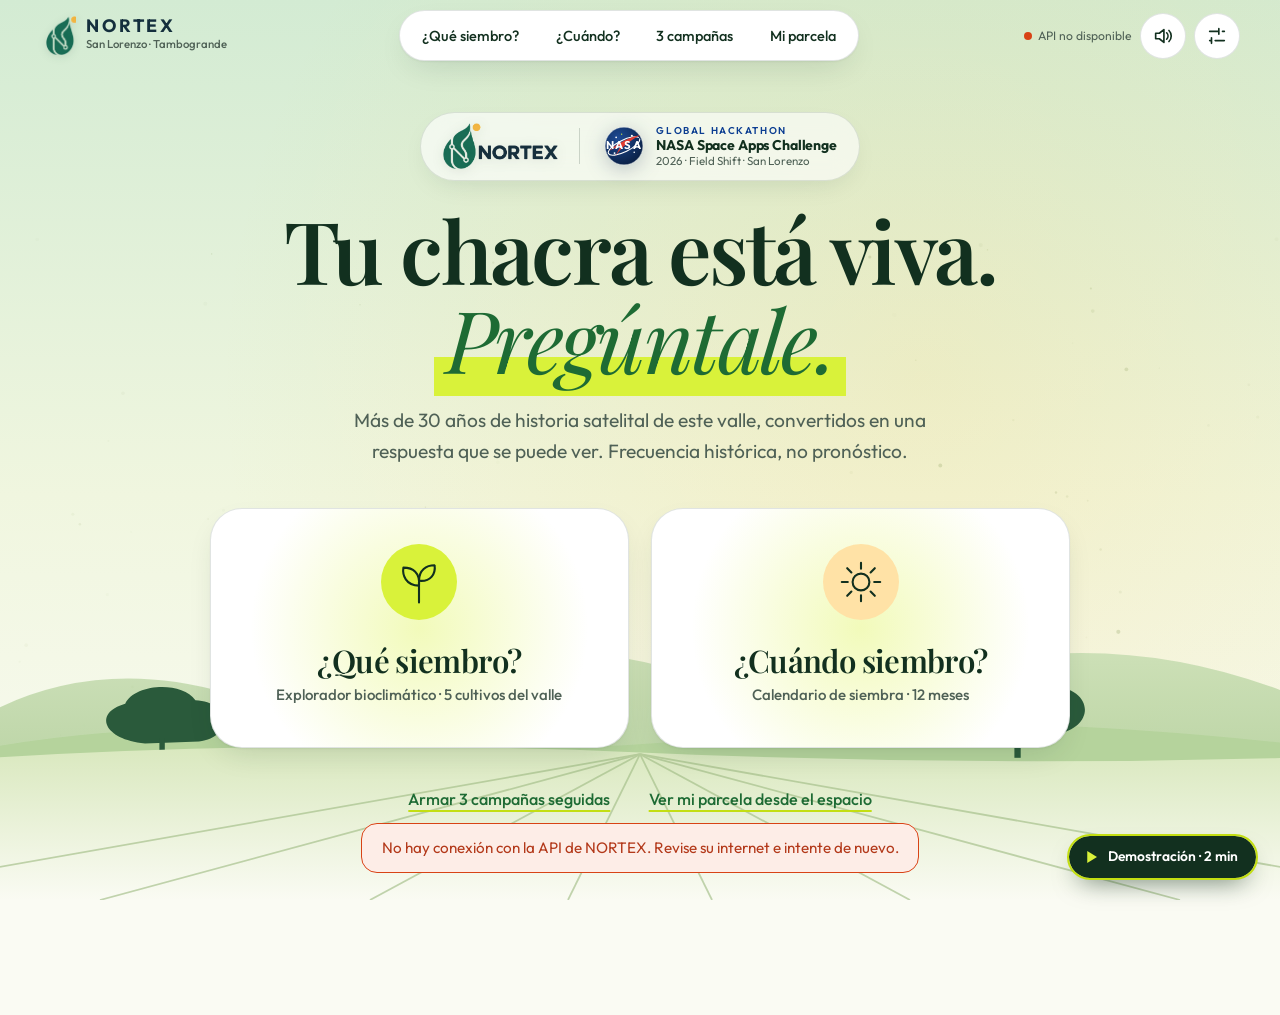
==== commit 8422e274: "feat(web): insignia estrategica NASA Space Apps + logo NORTEX transparente y tipografia serif editor" ====
--- a/nortex_api/web/index.html
+++ b/nortex_api/web/index.html
@@ -8,7 +8,7 @@
   <title>NORTEX — La chacra viva · San Lorenzo</title>
   <link rel="preconnect" href="https://fonts.googleapis.com">
   <link rel="preconnect" href="https://fonts.gstatic.com" crossorigin>
-  <link href="https://fonts.googleapis.com/css2?family=Outfit:wght@400;500;600;700&display=swap" rel="stylesheet">
+  <link href="https://fonts.googleapis.com/css2?family=Instrument+Serif:ital@0;1&family=Outfit:wght@400;500;600;700&family=Playfair+Display:ital,wght@0,500;0,600;0,700;1,400;1,600&display=swap" rel="stylesheet">
   <link rel="preconnect" href="https://server.arcgisonline.com" crossorigin>
   <link rel="stylesheet" href="estilos.css">
 </head>
@@ -43,7 +43,7 @@
 <!-- CAPA 2 · Barra de mando -->
 <header class="hud">
   <button class="marca" data-ir="portal" type="button" aria-label="NORTEX: volver al inicio">
-    <svg class="pulso" viewBox="0 0 64 24" aria-hidden="true"><path d="M1 13h14l4-9 6 17 5-12 3 4h30"/></svg>
+    <img src="logo-icono.png" alt="" width="30" height="39" class="marca-logo" fetchpriority="high">
     <span><strong>NORTEX</strong><small>San Lorenzo · Tambogrande</small></span>
   </button>
   <nav class="hud-nav" aria-label="Escenas">
@@ -69,7 +69,40 @@
   <!-- 1 · PORTAL DE LA CHACRA ============================================================== -->
   <section id="esc-portal" class="escena activa" aria-labelledby="portal-titulo">
     <div class="portal">
-      <p class="eyebrow">NASA Space Apps 2026 · Field Shift</p>
+      <div class="portal-insignias" aria-label="Identidad del equipo y desafío NASA Space Apps">
+        <div class="insignia-equipo">
+          <img src="logo-nortex.png" alt="Logo del equipo NORTEX" width="168" height="67" class="insignia-nortex" fetchpriority="high">
+        </div>
+        <span class="insignia-sep" aria-hidden="true"></span>
+        <div class="insignia-nasa">
+          <svg class="nasa-emblema" viewBox="0 0 56 56" aria-hidden="true">
+            <defs>
+              <radialGradient id="nasa-esfera" cx="35%" cy="30%" r="70%">
+                <stop offset="0%" stop-color="#1E4B94"/>
+                <stop offset="100%" stop-color="#0B234A"/>
+              </radialGradient>
+            </defs>
+            <circle cx="28" cy="28" r="24" fill="url(#nasa-esfera)" stroke="rgba(255,255,255,.35)" stroke-width="1.2"/>
+            <!-- Estrellas orbitales -->
+            <circle cx="18" cy="17" r="1.1" fill="#fff"/>
+            <circle cx="38" cy="15" r="1.3" fill="#fff"/>
+            <circle cx="41" cy="36" r="1" fill="#fff"/>
+            <circle cx="16" cy="37" r="1.2" fill="#fff"/>
+            <circle cx="25" cy="13" r=".8" fill="#D9F23A"/>
+            <!-- Órbita elíptica blanca -->
+            <ellipse cx="28" cy="28" rx="22" ry="7.5" transform="rotate(-26 28 28)" fill="none" stroke="#fff" stroke-width="1.4" stroke-dasharray="96 14"/>
+            <!-- Vector rojo clásico NASA -->
+            <path d="M9 34 C 21 24, 34 17, 49 14 C 36 21, 25 29, 17 41 L 24 27 Z" fill="#E03C31"/>
+            <!-- Letras NASA centrales -->
+            <text x="28" y="31.5" text-anchor="middle" fill="#fff" font-family="Outfit, sans-serif" font-weight="700" font-size="11.5" letter-spacing="1.4">NASA</text>
+          </svg>
+          <div class="nasa-txt">
+            <span>Global Hackathon</span>
+            <strong>NASA Space Apps Challenge</strong>
+            <small>2026 · Field Shift · San Lorenzo</small>
+          </div>
+        </div>
+      </div>
       <h1 id="portal-titulo">Tu chacra está viva.<br><em>Pregúntale.</em></h1>
       <p class="portal-sub">Más de 30 años de historia satelital de este valle, convertidos en una respuesta que se
         puede ver. Frecuencia histórica, no pronóstico.</p>
--- a/nortex_api/web/estilos.css
+++ b/nortex_api/web/estilos.css
@@ -18,14 +18,18 @@
   --rebote: cubic-bezier(.34, 1.56, .64, 1); --suavizado: cubic-bezier(.22, 1, .36, 1);
   --radio: 24px; --hud: 72px;
   --fuente: "Outfit", "Segoe UI", system-ui, -apple-system, Roboto, sans-serif;
+  --fuente-editorial: "Playfair Display", "Instrument Serif", Georgia, "Times New Roman", serif;
   color-scheme: light;
 }
 * { box-sizing: border-box; }
 html { background: var(--fondo); scroll-behavior: smooth; }
-body { margin: 0; min-height: 100dvh; color: var(--tinta); font: 400 1.02rem/1.6 var(--fuente); -webkit-font-smoothing: antialiased; overflow-x: hidden; }
-h1, h2, h3, h4 { font-family: var(--fuente); font-weight: 600; line-height: 1.08; margin: 0; letter-spacing: -.015em; }
-h2 { font-size: clamp(1.9rem, 4.4vw, 2.9rem); text-transform: uppercase; letter-spacing: .01em; }
-h3 { font-size: clamp(1.25rem, 2.4vw, 1.6rem); } h4 { font-size: 1.1rem; }
+body { margin: 0; min-height: 100dvh; color: var(--tinta); font: 400 1.02rem/1.6 var(--fuente); font-size-adjust: from-font; -webkit-font-smoothing: antialiased; overflow-x: hidden; }
+h1, h2, h3, h4 { font-family: var(--fuente-editorial); font-weight: 600; line-height: 1.06; margin: 0; letter-spacing: -.02em; font-size-adjust: from-font; }
+h2 { font-size: clamp(2rem, 1.2rem + 3.4vw, 3.3rem); letter-spacing: -.025em; }
+h3 { font-size: clamp(1.3rem, .9rem + 1.6vw, 1.75rem); } h4 { font-size: 1.15rem; }
+@supports not (font-size-adjust: from-font) {
+  h1, h2, h3, h4 { line-height: 1.1; }
+}
 p { margin: .6rem 0; } ul { margin: .5rem 0; padding-left: 1.15rem; } li { margin: .25rem 0; } a { color: var(--t-verde); }
 button, input, select, textarea { font: inherit; color: inherit; }
 button { cursor: pointer; touch-action: manipulation; min-height: 46px; padding: .6rem 1.25rem; border-radius: 999px; border: 1px solid var(--linea);
@@ -65,9 +69,9 @@
 body[data-escena=portal] .hud { background: transparent; border-color: transparent; }
 .marca { display: flex; align-items: center; gap: .6rem; background: none; border: 0; padding: .2rem .4rem; text-align: left; border-radius: 12px; }
 .marca:hover:not(:disabled) { background: none; }
-.marca strong { display: block; font: 700 1.1rem/1 var(--fuente); letter-spacing: .2em; }
+.marca strong { display: block; font: 700 1.12rem/1 var(--fuente); letter-spacing: .16em; color: #142F3D; }
 .marca small { display: block; font-size: .72rem; }
-.pulso { width: 40px; height: 18px; fill: none; stroke: var(--t-verde); stroke-width: 2.6; stroke-linecap: round; stroke-linejoin: round; stroke-dasharray: 120; animation: latido 3.2s linear infinite; }
+.marca-logo { width: 30px; height: 39px; object-fit: contain; display: block; filter: drop-shadow(0 2px 4px rgba(18, 48, 31, .12)); }
 .hud-nav { display: flex; gap: .2rem; margin-inline: auto; padding: .3rem; border-radius: 999px; background: var(--papel); border: 1px solid var(--linea); box-shadow: var(--sombra); }
 .hud-nav button { border: 0; background: none; padding: .45rem 1.05rem; min-height: 40px; font-size: .92rem; white-space: nowrap; box-shadow: none; }
 .hud-nav button[aria-current] { background: var(--tinta); color: #fff; font-weight: 600; }
@@ -127,9 +131,25 @@
 /* 5 · Portal --------------------------------------------------------------------------------------- */
 #esc-portal { display: grid; place-items: center; text-align: center; padding-bottom: 9rem; }
 .portal { max-width: 860px; width: 100%; }
-.portal h1 { font-size: clamp(2.5rem, 8vw, 5.2rem); font-weight: 600; text-wrap: balance; letter-spacing: -.03em; }
-.portal h1 em { font-style: normal; color: var(--t-verde); background: linear-gradient(transparent 62%, var(--lima) 62%); padding: 0 .12em; }
-.portal-sub { font-size: clamp(1.02rem, 2vw, 1.2rem); max-width: 36rem; margin: 1.4rem auto 2.6rem; color: var(--suave); text-wrap: pretty; }
+.portal-insignias { display: inline-flex; flex-wrap: wrap; align-items: center; justify-content: center; gap: .9rem 1.35rem; margin: 0 auto 1.6rem; padding: .65rem 1.35rem;
+  border-radius: 999px; background: rgba(255, 255, 255, .62); backdrop-filter: blur(12px); -webkit-backdrop-filter: blur(12px);
+  border: 1px solid rgba(18, 48, 31, .12); box-shadow: 0 10px 30px -14px rgba(18, 48, 31, .18); }
+.insignia-equipo { display: flex; align-items: center; }
+.insignia-nortex { height: 46px; width: auto; object-fit: contain; display: block; filter: drop-shadow(0 2px 6px rgba(18, 48, 31, .1)); }
+.insignia-sep { width: 1px; height: 36px; background: rgba(18, 48, 31, .18); }
+.insignia-nasa { display: flex; align-items: center; gap: .65rem; text-align: left; }
+.nasa-emblema { width: 44px; height: 44px; flex-shrink: 0; filter: drop-shadow(0 4px 10px rgba(11, 35, 74, .25)); }
+.nasa-txt { display: grid; line-height: 1.18; }
+.nasa-txt span { font: 600 .62rem/1.2 var(--fuente); letter-spacing: .16em; text-transform: uppercase; color: #0B3D91; }
+.nasa-txt strong { font: 700 .88rem/1.2 var(--fuente); color: var(--tinta); letter-spacing: -.01em; }
+.nasa-txt small { font-size: .72rem; color: var(--suave); }
+@media (max-width: 560px) {
+  .portal-insignias { border-radius: 24px; padding: .75rem 1rem; gap: .6rem 1rem; }
+  .insignia-sep { display: none; }
+}
+.portal h1 { font-family: var(--fuente-editorial); font-size: clamp(2.6rem, 1.4rem + 5.8vw, 5.4rem); font-weight: 600; line-height: 1.02; text-wrap: balance; letter-spacing: -.03em; }
+.portal h1 em { font-family: var(--fuente-editorial); font-style: italic; font-weight: 400; color: var(--t-verde); background: linear-gradient(transparent 66%, var(--lima) 66%); padding: 0 .14em; }
+.portal-sub { font-size: clamp(1.02rem, .9rem + .6vw, 1.2rem); max-width: 36rem; margin: 1.4rem auto 2.6rem; color: var(--suave); text-wrap: pretty; }
 .puertas { display: grid; grid-template-columns: repeat(auto-fit, minmax(260px, 1fr)); gap: 1.4rem; perspective: 1100px; }
 .puerta { --rx: 0deg; --ry: 0deg; --mx: 50%; --my: 50%; position: relative; overflow: hidden; display: grid; justify-items: center; gap: 1rem; padding: 2.2rem 1.6rem 2rem;
   border-radius: 32px; border: 1px solid var(--linea); background: var(--papel); min-height: 240px; text-align: center; box-shadow: var(--sombra);
@@ -139,7 +159,7 @@
 .puerta svg { width: 76px; height: 76px; padding: 14px; border-radius: 50%; fill: none; stroke: var(--tinta); stroke-width: 3.500; stroke-linecap: round; stroke-linejoin: round; transform: translateZ(30px); animation: respirar 4.5s ease-in-out infinite; }
 .puerta-que svg { background: var(--lima); } .puerta-cuando svg { background: #FFE2A6; }
 .puerta-txt { transform: translateZ(20px); display: grid; gap: .35rem; }
-.puerta-txt b { font: 600 clamp(1.4rem, 3vw, 1.8rem)/1.1 var(--fuente); }
+.puerta-txt b { font: 600 clamp(1.5rem, 1.1rem + 1.5vw, 1.95rem)/1.08 var(--fuente-editorial); letter-spacing: -.02em; }
 .puerta-txt small { color: var(--suave); font-size: .95rem; }
 .portal-menor { display: flex; flex-wrap: wrap; justify-content: center; gap: .4rem 2rem; margin-top: 1.8rem; }
 .portal-chacra { font-size: .95rem; color: var(--suave); min-height: 1.5em; margin-top: 1rem; }
@@ -180,7 +200,7 @@
 /* 8 · Autopsia ------------------------------------------------------------------------------------- */
 .autopsia { animation: entrar .6s var(--suavizado) backwards; }
 .aut-cab { display: flex; flex-wrap: wrap; align-items: end; justify-content: space-between; gap: 1.2rem; margin-bottom: .6rem; }
-.aut-cab h3 { font-size: clamp(1.6rem, 3.4vw, 2.2rem); text-transform: uppercase; }
+.aut-cab h3 { font-size: clamp(1.7rem, 1.1rem + 2vw, 2.4rem); letter-spacing: -.02em; }
 .aut-cab h3 small { font: 400 1rem var(--fuente); color: var(--suave); letter-spacing: 0; text-transform: none; }
 .escenarios { display: flex; padding: .3rem; gap: .2rem; border-radius: 999px; background: var(--papel); border: 1px solid var(--linea); }
 .escenarios button { border: 0; background: none; padding: .35rem 1rem; display: grid; line-height: 1.2; font-size: .88rem; min-height: 46px; box-shadow: none; }
@@ -228,7 +248,7 @@
 .balanza-cerrada .cuenco { fill: #F1F3EF; stroke-dasharray: 4 4; } .balanza-cerrada .brazo { animation-duration: 6s; }
 .candado rect { fill: #FFF6E0; stroke: var(--punteado); stroke-width: 2; stroke-dasharray: 3 3; } .candado path { stroke: var(--punteado); stroke-width: 3; } .candado circle { fill: var(--punteado); }
 /* Cuatro dimensiones: cuatro filas hermanas de un acordeón, sin jerarquía ni total. */
-.cuatro-titulo { font-size: clamp(1.5rem, 3.2vw, 2.1rem); text-transform: uppercase; margin: 0 0 .5rem; }
+.cuatro-titulo { font-size: clamp(1.6rem, 1rem + 2vw, 2.3rem); letter-spacing: -.02em; margin: 0 0 .5rem; }
 .cuatro-sub { color: var(--suave); margin: 0 0 1.4rem; }
 .cuatro { border-top: 1px solid var(--linea); margin-bottom: 3rem; }
 .dim { border-bottom: 1px solid var(--linea); }
@@ -295,7 +315,7 @@
 }
 .tiempo-lectura { display: grid; gap: 1.5rem 4rem; margin-bottom: 5rem; }
 @media (min-width: 900px) { .tiempo-lectura { grid-template-columns: 1fr 1fr; align-items: start; } }
-.tiempo-lectura h3 { font-size: clamp(2rem, 4.4vw, 3rem); text-transform: uppercase; } .orden-api { color: var(--t-verde); font-weight: 600; margin: .5rem 0; } .orden-api small { font-weight: 400; display: block; margin-top: .2rem; }
+.tiempo-lectura h3 { font-size: clamp(2rem, 1.2rem + 2.8vw, 3.1rem); letter-spacing: -.025em; } .orden-api { color: var(--t-verde); font-weight: 600; margin: .5rem 0; } .orden-api small { font-weight: 400; display: block; margin-top: .2rem; }
 .calor-linea { margin: 0 0 1.2rem; } .calor-linea.provisional { padding: .8rem 1rem; border-radius: 14px; background: #FFF9EA; }
 .comparacion { padding: 1.1rem 1.3rem; border-radius: 18px; background: var(--hoja); margin: 0 0 1.2rem; } .comparacion.mejor { background: var(--lima); }
 
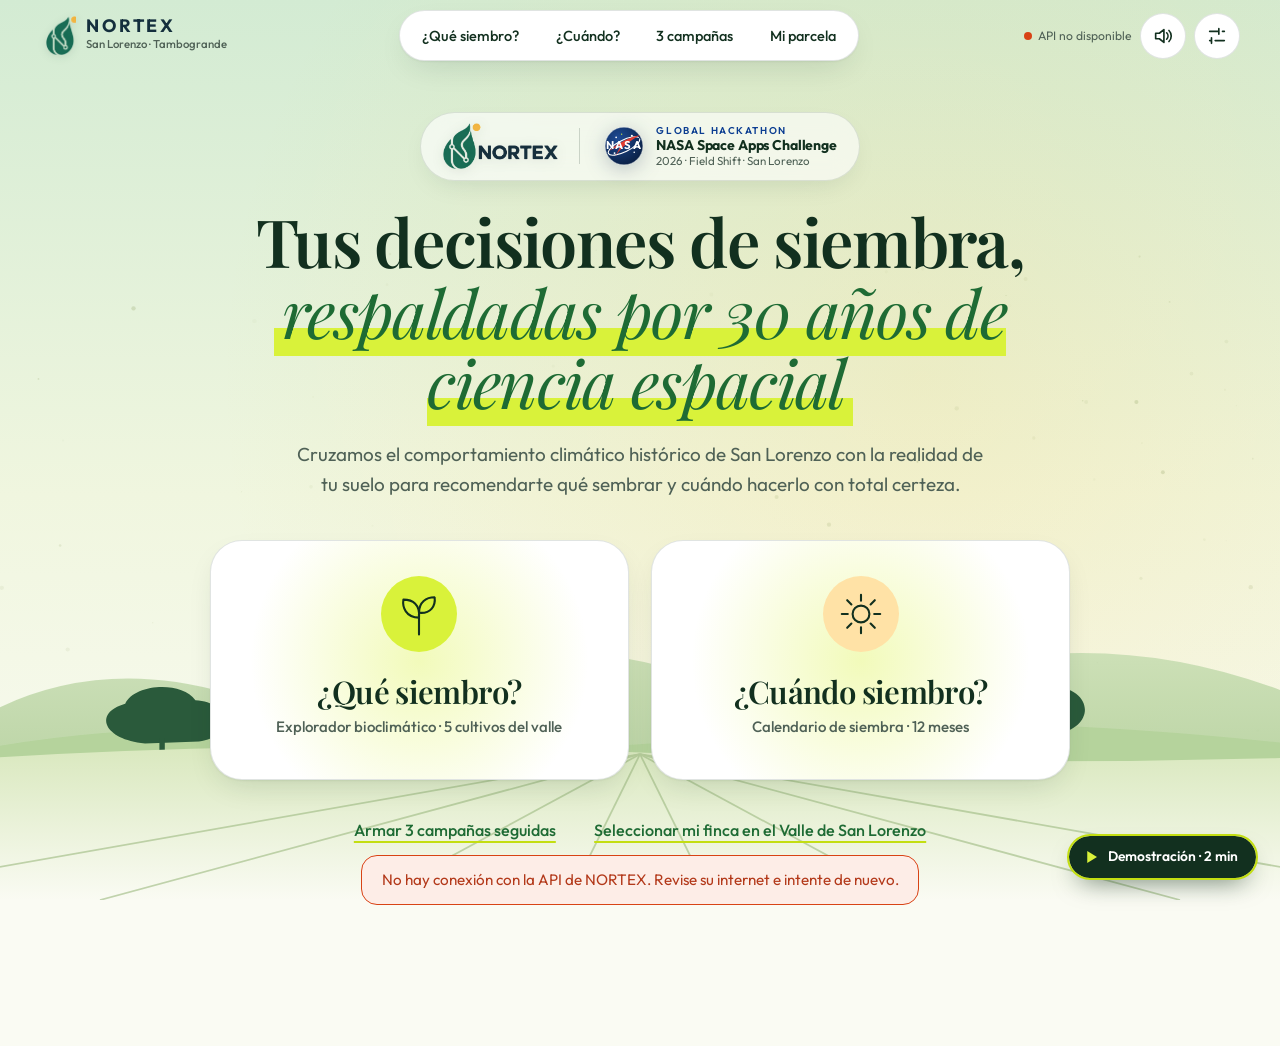
==== commit 06eded36: "feat(web,api): delimitacion obligatoria del Valle de San Lorenzo y nuevo titular del portal" ====
--- a/nortex_api/web/index.html
+++ b/nortex_api/web/index.html
@@ -103,9 +103,9 @@
           </div>
         </div>
       </div>
-      <h1 id="portal-titulo">Tu chacra está viva.<br><em>Pregúntale.</em></h1>
-      <p class="portal-sub">Más de 30 años de historia satelital de este valle, convertidos en una respuesta que se
-        puede ver. Frecuencia histórica, no pronóstico.</p>
+      <h1 id="portal-titulo">Tus decisiones de siembra,<br><em>respaldadas por 30 años de ciencia espacial</em></h1>
+      <p class="portal-sub">Cruzamos el comportamiento climático histórico de San Lorenzo con la realidad de tu suelo
+        para recomendarte qué sembrar y cuándo hacerlo con total certeza.</p>
       <div class="puertas">
         <button class="puerta puerta-que" type="button" data-puerta="laboratorio">
           <span class="puerta-brillo" aria-hidden="true"></span>
@@ -120,7 +120,7 @@
       </div>
       <div class="portal-menor">
         <button type="button" class="enlace" data-ir="secuencia">Armar 3 campañas seguidas</button>
-        <button type="button" class="enlace" data-ir="orbita">Ver mi parcela desde el espacio</button>
+        <button type="button" class="enlace" data-ir="orbita">Seleccionar mi finca en el Valle de San Lorenzo</button>
       </div>
       <p id="portal-chacra" class="portal-chacra" role="status"></p>
     </div>
@@ -200,53 +200,59 @@
       <!-- Haces de los satélites: se dibujan con el estado real de GET /parcelas/{id}/fuentes -->
       <svg id="haces" class="haces" viewBox="0 0 100 100" preserveAspectRatio="none" aria-hidden="true"></svg>
       <ul id="satelites" class="satelites" aria-label="Fuentes satelitales de la parcela"></ul>
+      <div class="leyenda-valle" aria-label="Delimitación geográfica permitida">
+        <span><i class="borde-valle" aria-hidden="true"></i> Delimitación: Valle de San Lorenzo · Tambogrande</span>
+        <button type="button" id="btn-ver-valle">Ver valle completo</button>
+      </div>
       <p id="vuelo-texto" class="vuelo-texto" role="status"></p>
       <button id="vuelo-saltar" class="enlace vuelo-saltar" type="button" hidden>Saltar el vuelo</button>
     </div>
     <div class="orbita-panel" id="orbita-panel">
-      <p class="eyebrow">Mi parcela</p>
+      <p class="eyebrow">Mi parcela · Valle de San Lorenzo</p>
       <h2 id="orbita-titulo">Desde la órbita hasta tu chacra</h2>
       <label class="selector-chacra">Chacra activa <select id="orbita-parcela"></select></label>
       <div id="parcela-info"></div>
       <div class="fila-botones">
+        <button id="btn-dibujar-finca" type="button">Seleccionar mi finca en el mapa</button>
         <button id="btn-revolar" type="button">Repetir el vuelo</button>
         <button id="btn-descargar" class="primario" type="button">Traer datos de la NASA</button>
       </div>
       <div id="progreso" class="mensaje" role="status"></div>
       <ul id="senales" class="senales" aria-label="Todas las fuentes de datos"></ul>
 
-      <details class="bloque" open>
-        <summary>Chequeo de la chacra (suelo, relieve y riego)</summary>
-        <div id="chequeo-cuerpo"></div>
-      </details>
-      <details class="bloque" open>
-        <summary>El archivo del clima</summary>
-        <div id="clima-cuerpo"></div>
-      </details>
-      <details class="bloque" open>
-        <summary>¿Qué tan sólida es la decisión?</summary>
-        <div id="solidez"></div>
-      </details>
-      <details class="bloque" id="det-registro">
-        <summary>Registrar una chacra nueva</summary>
+      <details class="bloque" id="det-registro" open>
+        <summary>Seleccionar / registrar mi finca en el Valle de San Lorenzo</summary>
         <form id="form-parcela">
-          <p class="ayuda">Con este panel abierto, toca el mapa para marcar las esquinas (o un solo punto).</p>
-          <label>Nombre <input name="nombre" required placeholder="Chacra de Juan, lote 3"></label>
-          <label>Identificador <input name="aoi_id" required pattern="[a-z0-9_]{3,40}" placeholder="chacra_juan_3"
+          <p class="ayuda">Toca el mapa dentro del <b>perímetro punteado verde del Valle de San Lorenzo (Tambogrande)</b> para marcar las esquinas de tu finca (mínimo 3 esquinas o 1 punto central).</p>
+          <label>Nombre de la finca <input name="nombre" id="inp-nombre-finca" required placeholder="Finca San Isidro, sector Malingas"></label>
+          <label>Identificador <input name="aoi_id" id="inp-aoi-finca" required pattern="[a-z0-9_]{3,40}" placeholder="finca_san_isidro"
                  title="minúsculas, números y _ (3 a 40)"></label>
-          <p id="info-poligono" class="ayuda">0 puntos marcados.</p>
+          <p id="info-poligono" class="ayuda">0 puntos marcados · toca el mapa dentro del valle.</p>
           <div class="fila-botones">
             <button type="button" id="btn-deshacer">Deshacer punto</button>
             <button type="button" id="btn-limpiar">Borrar contorno</button>
           </div>
-          <label>o pega coordenadas (latitud, longitud por línea)
+          <label>o pega coordenadas dentro del valle (latitud, longitud por línea)
             <textarea id="coords" rows="3" placeholder="-4.9921, -80.3127"></textarea></label>
           <div class="fila-botones">
             <button type="button" id="btn-coords">Usar coordenadas</button>
-            <button type="submit" class="primario">Guardar chacra</button>
+            <button type="submit" class="primario">Guardar mi finca</button>
           </div>
         </form>
         <div id="msg-parcela" class="mensaje" role="status"></div>
+      </details>
+
+      <details class="bloque" open>
+        <summary>Chequeo de la chacra (suelo, relieve y riego)</summary>
+        <div id="chequeo-cuerpo"></div>
+      </details>
+      <details class="bloque" open>
+        <summary>El archivo del clima</summary>
+        <div id="clima-cuerpo"></div>
+      </details>
+      <details class="bloque" open>
+        <summary>¿Qué tan sólida es la decisión?</summary>
+        <div id="solidez"></div>
       </details>
       <details class="bloque">
         <summary>Cargar datos de la Junta, laboratorio o SIEA (CSV)</summary>
--- a/nortex_api/web/estilos.css
+++ b/nortex_api/web/estilos.css
@@ -147,9 +147,9 @@
   .portal-insignias { border-radius: 24px; padding: .75rem 1rem; gap: .6rem 1rem; }
   .insignia-sep { display: none; }
 }
-.portal h1 { font-family: var(--fuente-editorial); font-size: clamp(2.6rem, 1.4rem + 5.8vw, 5.4rem); font-weight: 600; line-height: 1.02; text-wrap: balance; letter-spacing: -.03em; }
-.portal h1 em { font-family: var(--fuente-editorial); font-style: italic; font-weight: 400; color: var(--t-verde); background: linear-gradient(transparent 66%, var(--lima) 66%); padding: 0 .14em; }
-.portal-sub { font-size: clamp(1.02rem, .9rem + .6vw, 1.2rem); max-width: 36rem; margin: 1.4rem auto 2.6rem; color: var(--suave); text-wrap: pretty; }
+.portal h1 { font-family: var(--fuente-editorial); font-size: clamp(2.15rem, 1.15rem + 3.9vw, 4.15rem); font-weight: 600; line-height: 1.06; text-wrap: balance; letter-spacing: -.025em; }
+.portal h1 em { font-family: var(--fuente-editorial); font-style: italic; font-weight: 400; color: var(--t-verde); background: linear-gradient(transparent 68%, var(--lima) 68%); padding: 0 .12em; }
+.portal-sub { font-size: clamp(1rem, .88rem + .55vw, 1.18rem); max-width: 44rem; margin: 1.35rem auto 2.5rem; color: var(--suave); text-wrap: pretty; }
 .puertas { display: grid; grid-template-columns: repeat(auto-fit, minmax(260px, 1fr)); gap: 1.4rem; perspective: 1100px; }
 .puerta { --rx: 0deg; --ry: 0deg; --mx: 50%; --my: 50%; position: relative; overflow: hidden; display: grid; justify-items: center; gap: 1rem; padding: 2.2rem 1.6rem 2rem;
   border-radius: 32px; border: 1px solid var(--linea); background: var(--papel); min-height: 240px; text-align: center; box-shadow: var(--sombra);
@@ -385,6 +385,12 @@
 .satelites svg { width: 44px; height: 22px; fill: var(--lima); stroke: var(--tinta); stroke-width: 1.5; } .satelites small { font-size: .7rem; line-height: 1.25; }
 body[data-escena=orbita] .satelites li { top: calc(var(--hud) + 8px); } body.en-vuelo .satelites li { top: 5%; }
 @media (max-width: 600px) { .satelites small { display: none; } }
+.leyenda-valle { position: absolute; left: 1rem; bottom: 1.2rem; z-index: 515; display: flex; flex-wrap: wrap; align-items: center; gap: .5rem .8rem; padding: .45rem .85rem; border-radius: 999px;
+  background: rgba(18, 48, 31, .86); backdrop-filter: blur(8px); color: #fff; font-size: .78rem; border: 1px solid rgba(217, 242, 58, .4); box-shadow: 0 8px 20px rgba(0, 0, 0, .35); }
+.leyenda-valle span { display: inline-flex; align-items: center; gap: .45rem; }
+.borde-valle { width: 18px; height: 10px; border: 2px dashed var(--lima); border-radius: 3px; background: rgba(217, 242, 58, .15); display: inline-block; }
+.leyenda-valle button { min-height: 28px; padding: .15rem .65rem; font-size: .74rem; background: var(--lima); color: var(--tinta); border: 0; font-weight: 600; }
+body.en-vuelo .leyenda-valle { opacity: 0; pointer-events: none; }
 .vuelo-texto { position: absolute; left: 0; right: 0; bottom: 5.2rem; text-align: center; z-index: 520; font: 500 clamp(1.1rem, 3vw, 1.6rem) var(--fuente); text-shadow: 0 2px 16px #000; padding: 0 1rem; pointer-events: none; color: #fff; }
 .vuelo-texto:empty { display: none; }
 .vuelo-saltar { position: absolute; left: 50%; bottom: 1.4rem; transform: translateX(-50%); z-index: 530; background: var(--lima); color: var(--tinta); padding: .5rem 1.35rem; min-height: 40px; border-radius: 999px; font-weight: 600; text-decoration: none; box-shadow: 0 8px 24px rgba(0, 0, 0, .45); }
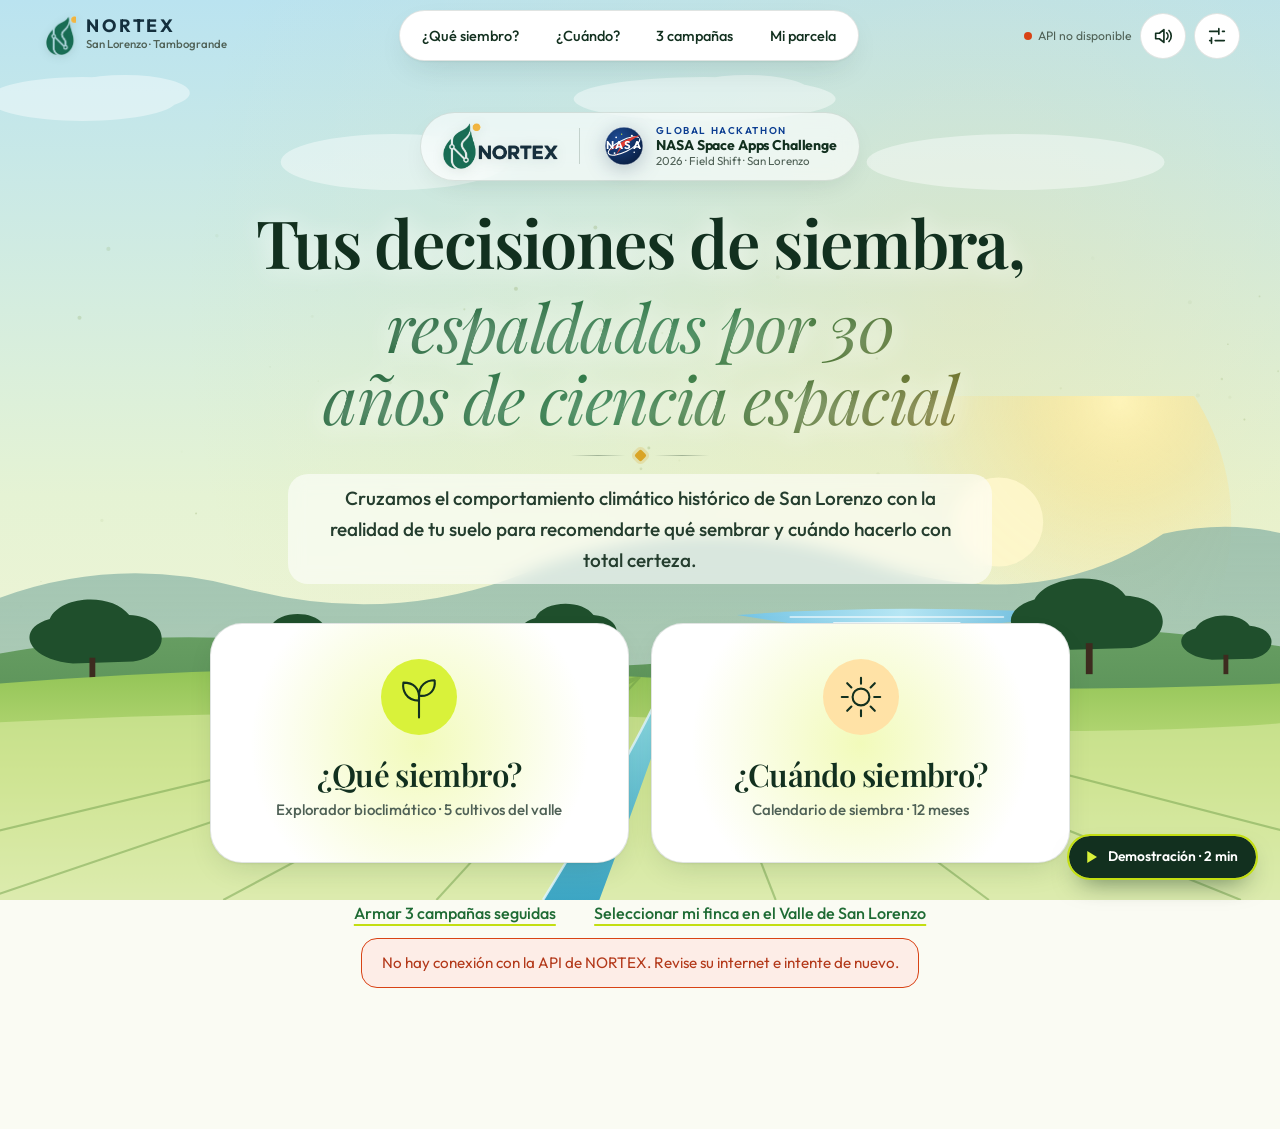
==== commit 5f065497: "feat(web): lenguaje cercano al agricultor en demo, titular sin subrayado neon y paisaje rico del val" ====
--- a/nortex_api/web/index.html
+++ b/nortex_api/web/index.html
@@ -18,25 +18,66 @@
 <!-- CAPA 0 · Atmósfera: cielo y polvo en Canvas 2D (visuales/ambiente.js). Decorativa. -->
 <canvas id="ambiente" aria-hidden="true"></canvas>
 
-<!-- CAPA 1 · Horizonte agrícola de San Lorenzo (SVG, decorativo) -->
-<svg id="horizonte" viewBox="0 0 1440 420" preserveAspectRatio="xMidYMax slice" aria-hidden="true">
+<!-- CAPA 1 · Paisaje agrícola del Valle de San Lorenzo, Tambogrande (SVG ilustrado, decorativo) -->
+<svg id="horizonte" viewBox="0 0 1440 520" preserveAspectRatio="xMidYMax slice" aria-hidden="true">
   <defs>
-    <linearGradient id="hz-lejos" x1="0" y1="0" x2="0" y2="1"><stop offset="0" stop-color="#C5DCB0"/><stop offset="1" stop-color="#9CC082"/></linearGradient>
-    <linearGradient id="hz-cerca" x1="0" y1="0" x2="0" y2="1"><stop offset="0" stop-color="#D9E8BE"/><stop offset="1" stop-color="#FAFBF3"/></linearGradient>
+    <linearGradient id="hz-cordillera" x1="0" y1="0" x2="0" y2="1">
+      <stop offset="0" stop-color="#8AB4A6" stop-opacity=".75"/>
+      <stop offset="1" stop-color="#B9D6BC" stop-opacity=".95"/>
+    </linearGradient>
+    <linearGradient id="hz-lomas" x1="0" y1="0" x2="0" y2="1">
+      <stop offset="0" stop-color="#689F63"/>
+      <stop offset="1" stop-color="#3E7542"/>
+    </linearGradient>
+    <linearGradient id="hz-represa" x1="0" y1="0" x2="1" y2="0">
+      <stop offset="0" stop-color="#6EC3E8"/>
+      <stop offset=".5" stop-color="#B8E9FA"/>
+      <stop offset="1" stop-color="#58B2DC"/>
+    </linearGradient>
+    <linearGradient id="hz-pradera" x1="0" y1="0" x2="0" y2="1">
+      <stop offset="0" stop-color="#92C456"/>
+      <stop offset=".45" stop-color="#C2DE80"/>
+      <stop offset="1" stop-color="#EEF5D8"/>
+    </linearGradient>
+    <linearGradient id="hz-canal" x1="0" y1="0" x2="0" y2="1">
+      <stop offset="0" stop-color="#8CE0FA"/>
+      <stop offset="1" stop-color="#1996C8"/>
+    </linearGradient>
+    <radialGradient id="hz-sol-valle" cx="76%" cy="24%" r="48%">
+      <stop offset="0" stop-color="#FFF4B8" stop-opacity=".95"/>
+      <stop offset=".45" stop-color="#FFE082" stop-opacity=".38"/>
+      <stop offset="1" stop-color="#FFE082" stop-opacity="0"/>
+    </radialGradient>
   </defs>
-  <path class="hz-cerro" d="M0 210 Q120 150 260 190 T520 170 Q660 120 800 180 T1080 160 Q1260 120 1440 190 V420 H0Z" fill="url(#hz-lejos)" opacity=".85"/>
-  <path d="M0 250 Q200 215 420 240 T860 232 Q1100 210 1440 246 V420 H0Z" fill="#B5D39C"/>
-  <!-- Algarrobos: copa ancha y plana -->
-  <g class="hz-arbol" fill="#2A5A3B">
-    <path d="M170 246c-46-4-58-34-22-44 10-22 62-26 78-4 40 2 44 40 4 46z"/><rect x="186" y="240" width="6" height="26"/>
-    <path d="M1110 238c-56-4-70-40-28-52 14-26 76-30 94-4 48 2 52 46 6 54z"/><rect x="1136" y="232" width="7" height="30"/>
-    <path d="M640 236c-30-2-38-22-14-28 6-14 40-16 50-2 26 2 28 26 2 30z"/><rect x="650" y="232" width="4" height="18"/>
+  <!-- Resplandor solar sobre los cerros de Las Lomas -->
+  <circle cx="1090" cy="130" r="240" fill="url(#hz-sol-valle)"/>
+  <circle cx="1090" cy="130" r="46" fill="#FFF7CC" opacity=".88"/>
+  <!-- Cordillera lejana de Piura -->
+  <path class="hz-cerro" d="M0 235 Q150 155 310 198 T620 175 Q790 115 960 172 T1260 142 Q1360 120 1440 165 V520 H0Z" fill="url(#hz-cordillera)"/>
+  <!-- Espejo de agua de la Represa de San Lorenzo entre las lomas -->
+  <path d="M820 226 Q980 214 1160 224 Q1080 242 910 240 Z" fill="url(#hz-represa)" opacity=".92"/>
+  <path d="M875 228 H1095 M920 234 H1050" stroke="#fff" stroke-width="1.6" stroke-linecap="round" opacity=".75"/>
+  <!-- Colinas medias del bosque seco y frutales -->
+  <path d="M0 278 Q210 228 450 264 T890 252 Q1150 216 1440 268 V520 H0Z" fill="url(#hz-lomas)"/>
+  <!-- Algarrobos y mangos en las lomas -->
+  <g class="hz-arbol" fill="#1F4F2C">
+    <path d="M135 276c-48-4-60-36-24-46 10-24 64-28 82-4 42 2 46 42 4 48z"/><rect x="152" y="270" width="6" height="28" fill="#3D2B1F"/>
+    <path d="M355 268c-32-3-40-24-16-30 7-16 42-18 54-3 28 2 30 28 3 32z"/><rect x="366" y="264" width="4.5" height="20" fill="#3D2B1F"/>
+    <path d="M630 262c-36-3-44-26-18-33 8-18 48-20 60-3 30 2 33 30 3 35z"/><rect x="642" y="256" width="5" height="22" fill="#3D2B1F"/>
+    <path d="M1155 262c-56-4-70-40-28-52 14-26 76-30 94-4 48 2 52 46 6 54z"/><rect x="1180" y="255" width="7" height="32" fill="#3D2B1F"/>
+    <path d="M1310 272c-34-3-42-25-17-32 8-16 45-19 56-3 28 2 31 28 3 34z"/><rect x="1322" y="267" width="5" height="20" fill="#3D2B1F"/>
   </g>
-  <path d="M0 262 Q360 240 720 256 T1440 262 V420 H0Z" fill="url(#hz-cerca)"/>
-  <!-- Surcos en perspectiva hacia el punto de fuga -->
-  <g class="hz-surcos" stroke="#A3BE88" stroke-width="2" fill="none" opacity=".65">
-    <path d="M720 258 L-200 420"/><path d="M720 258 L120 420"/><path d="M720 258 L420 420"/><path d="M720 258 L640 420"/>
-    <path d="M720 258 L800 420"/><path d="M720 258 L1020 420"/><path d="M720 258 L1320 420"/><path d="M720 258 L1640 420"/>
+  <!-- Valle agrícola iluminado (terrazas y parcelas) -->
+  <path d="M0 302 Q360 268 720 290 T1440 294 V520 H0Z" fill="url(#hz-pradera)"/>
+  <!-- Franjas de cultivo soleadas -->
+  <path d="M0 340 Q420 315 820 336 T1440 332 V520 H0Z" fill="#D5E89B" opacity=".68"/>
+  <!-- Canal de irrigación de San Lorenzo reflejando el cielo -->
+  <path d="M748 290 Q715 365 620 520 H678 Q736 365 760 290 Z" fill="url(#hz-canal)" opacity=".82"/>
+  <path d="M748 290 Q715 365 620 520" stroke="#E1F7FE" stroke-width="2.5" fill="none" opacity=".85"/>
+  <!-- Surcos agrícolas en perspectiva -->
+  <g class="hz-surcos" stroke="#6E9E48" stroke-width="2.2" fill="none" opacity=".48">
+    <path d="M720 290 L-240 520"/><path d="M720 290 L40 520"/><path d="M720 290 L290 520"/><path d="M720 290 L510 520"/>
+    <path d="M770 290 L860 520"/><path d="M770 290 L1080 520"/><path d="M770 290 L1340 520"/><path d="M770 290 L1660 520"/>
   </g>
 </svg>
 
@@ -103,7 +144,11 @@
           </div>
         </div>
       </div>
-      <h1 id="portal-titulo">Tus decisiones de siembra,<br><em>respaldadas por 30 años de ciencia espacial</em></h1>
+      <h1 id="portal-titulo">
+        <span class="titulo-principal">Tus decisiones de siembra,</span>
+        <em class="titulo-destacado">respaldadas por 30 años de ciencia espacial</em>
+      </h1>
+      <div class="titulo-ornamento" aria-hidden="true"><span></span><i></i><span></span></div>
       <p class="portal-sub">Cruzamos el comportamiento climático histórico de San Lorenzo con la realidad de tu suelo
         para recomendarte qué sembrar y cuándo hacerlo con total certeza.</p>
       <div class="puertas">
--- a/nortex_api/web/estilos.css
+++ b/nortex_api/web/estilos.css
@@ -56,7 +56,7 @@
 
 /* 2 · Atmósfera ------------------------------------------------------------------------------------ */
 #ambiente { position: fixed; inset: 0; width: 100%; height: 100%; z-index: -3; }
-#horizonte { position: fixed; left: 0; bottom: 0; width: 100%; height: min(42vh, 400px); z-index: -2; pointer-events: none; transition: transform 1.2s var(--suavizado), opacity 1s; }
+#horizonte { position: fixed; left: 0; bottom: 0; width: 100%; height: min(56vh, 520px); z-index: -2; pointer-events: none; transition: transform 1.2s var(--suavizado), opacity 1s; }
 body:not([data-escena=portal]) #horizonte { opacity: 0; transform: translateY(30%); }
 .hz-arbol { animation: mecer 7s ease-in-out infinite alternate; transform-box: fill-box; transform-origin: 50% 100%; }
 /* Fuera del portal el cielo solo asoma arriba; el resto de la página es papel limpio. */
@@ -147,9 +147,16 @@
   .portal-insignias { border-radius: 24px; padding: .75rem 1rem; gap: .6rem 1rem; }
   .insignia-sep { display: none; }
 }
-.portal h1 { font-family: var(--fuente-editorial); font-size: clamp(2.15rem, 1.15rem + 3.9vw, 4.15rem); font-weight: 600; line-height: 1.06; text-wrap: balance; letter-spacing: -.025em; }
-.portal h1 em { font-family: var(--fuente-editorial); font-style: italic; font-weight: 400; color: var(--t-verde); background: linear-gradient(transparent 68%, var(--lima) 68%); padding: 0 .12em; }
-.portal-sub { font-size: clamp(1rem, .88rem + .55vw, 1.18rem); max-width: 44rem; margin: 1.35rem auto 2.5rem; color: var(--suave); text-wrap: pretty; }
+.portal h1 { font-family: var(--fuente-editorial); font-size: clamp(2.15rem, 1.15rem + 3.9vw, 4.15rem); font-weight: 600; line-height: 1.08; text-wrap: balance; letter-spacing: -.025em;
+  display: grid; gap: .18em; justify-items: center; text-shadow: 0 2px 24px rgba(255, 255, 255, .85); }
+.titulo-principal { display: block; color: var(--tinta); }
+.portal h1 em, .titulo-destacado { font-family: var(--fuente-editorial); font-style: italic; font-weight: 400; display: block; padding: 0 .08em;
+  color: #1B6336; background: linear-gradient(135deg, #124D29 0%, #24753E 52%, #8A6812 100%); -webkit-background-clip: text; background-clip: text; -webkit-text-fill-color: transparent; }
+.titulo-ornamento { display: flex; align-items: center; justify-content: center; gap: .65rem; margin: 1.1rem auto .2rem; }
+.titulo-ornamento span { width: 54px; height: 1.5px; background: linear-gradient(90deg, transparent, rgba(18, 48, 31, .32), transparent); }
+.titulo-ornamento i { width: 9px; height: 9px; border-radius: 2px; transform: rotate(45deg); background: #D9A426; box-shadow: 0 0 0 3px rgba(217, 164, 38, .22); }
+.portal-sub { font-size: clamp(1.02rem, .9rem + .55vw, 1.2rem); max-width: 44rem; margin: .9rem auto 2.4rem; padding: .55rem 1.2rem; border-radius: 20px;
+  background: rgba(255, 255, 255, .58); backdrop-filter: blur(8px); -webkit-backdrop-filter: blur(8px); color: #243D2E; font-weight: 500; text-wrap: pretty; }
 .puertas { display: grid; grid-template-columns: repeat(auto-fit, minmax(260px, 1fr)); gap: 1.4rem; perspective: 1100px; }
 .puerta { --rx: 0deg; --ry: 0deg; --mx: 50%; --my: 50%; position: relative; overflow: hidden; display: grid; justify-items: center; gap: 1rem; padding: 2.2rem 1.6rem 2rem;
   border-radius: 32px; border: 1px solid var(--linea); background: var(--papel); min-height: 240px; text-align: center; box-shadow: var(--sombra);
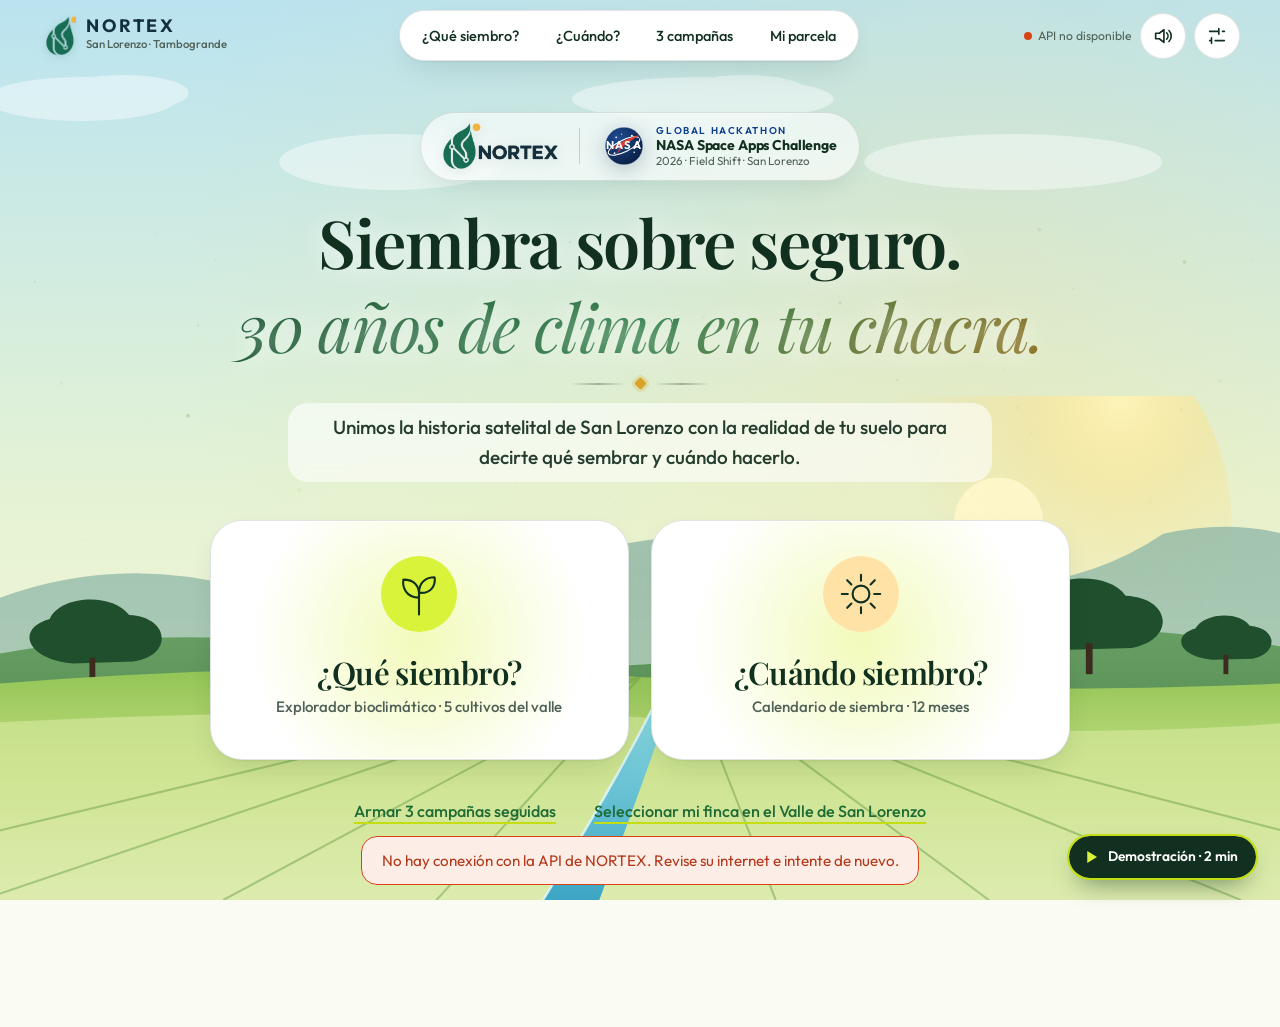
==== commit 2cc2c57b: "feat(web,api): titular corto de impacto e integracion completa de la tabla historial en UI y F1/F2" ====
--- a/nortex_api/web/index.html
+++ b/nortex_api/web/index.html
@@ -145,12 +145,12 @@
         </div>
       </div>
       <h1 id="portal-titulo">
-        <span class="titulo-principal">Tus decisiones de siembra,</span>
-        <em class="titulo-destacado">respaldadas por 30 años de ciencia espacial</em>
+        <span class="titulo-principal">Siembra sobre seguro.</span>
+        <em class="titulo-destacado">30 años de clima en tu chacra.</em>
       </h1>
       <div class="titulo-ornamento" aria-hidden="true"><span></span><i></i><span></span></div>
-      <p class="portal-sub">Cruzamos el comportamiento climático histórico de San Lorenzo con la realidad de tu suelo
-        para recomendarte qué sembrar y cuándo hacerlo con total certeza.</p>
+      <p class="portal-sub">Unimos la historia satelital de San Lorenzo con la realidad de tu suelo para decirte qué
+        sembrar y cuándo hacerlo.</p>
       <div class="puertas">
         <button class="puerta puerta-que" type="button" data-puerta="laboratorio">
           <span class="puerta-brillo" aria-hidden="true"></span>
@@ -290,6 +290,23 @@
       <details class="bloque" open>
         <summary>Chequeo de la chacra (suelo, relieve y riego)</summary>
         <div id="chequeo-cuerpo"></div>
+      </details>
+      <details class="bloque" id="det-historial" open>
+        <summary>Historial de campañas de tu finca</summary>
+        <p class="ayuda">Lo que sembraste antes en esta parcela activa automáticamente las reglas de rotación (RT-01 a RT-05) en <b>¿Qué siembro?</b> y en <b>3 campañas</b>.</p>
+        <div id="lista-historial"></div>
+        <form id="form-historial">
+          <div class="barra-consulta">
+            <label>Cultivo sembrado <select name="cultivo" id="hist-cultivo" required></select></label>
+            <label>Campaña <input name="campania" placeholder="2025-2026" value="2025-2026" required></label>
+            <label>Fecha de siembra <input name="fecha_siembra" type="date" id="hist-fecha" required></label>
+            <label>Rendimiento (t/ha, opcional) <input name="rendimiento_t_ha" type="number" min="0" max="150" step="0.1" placeholder="Ej. 8.5"></label>
+          </div>
+          <div class="fila-botones">
+            <button type="submit" class="primario">Agregar al historial de la finca</button>
+          </div>
+        </form>
+        <div id="msg-historial" class="mensaje" role="status"></div>
       </details>
       <details class="bloque" open>
         <summary>El archivo del clima</summary>
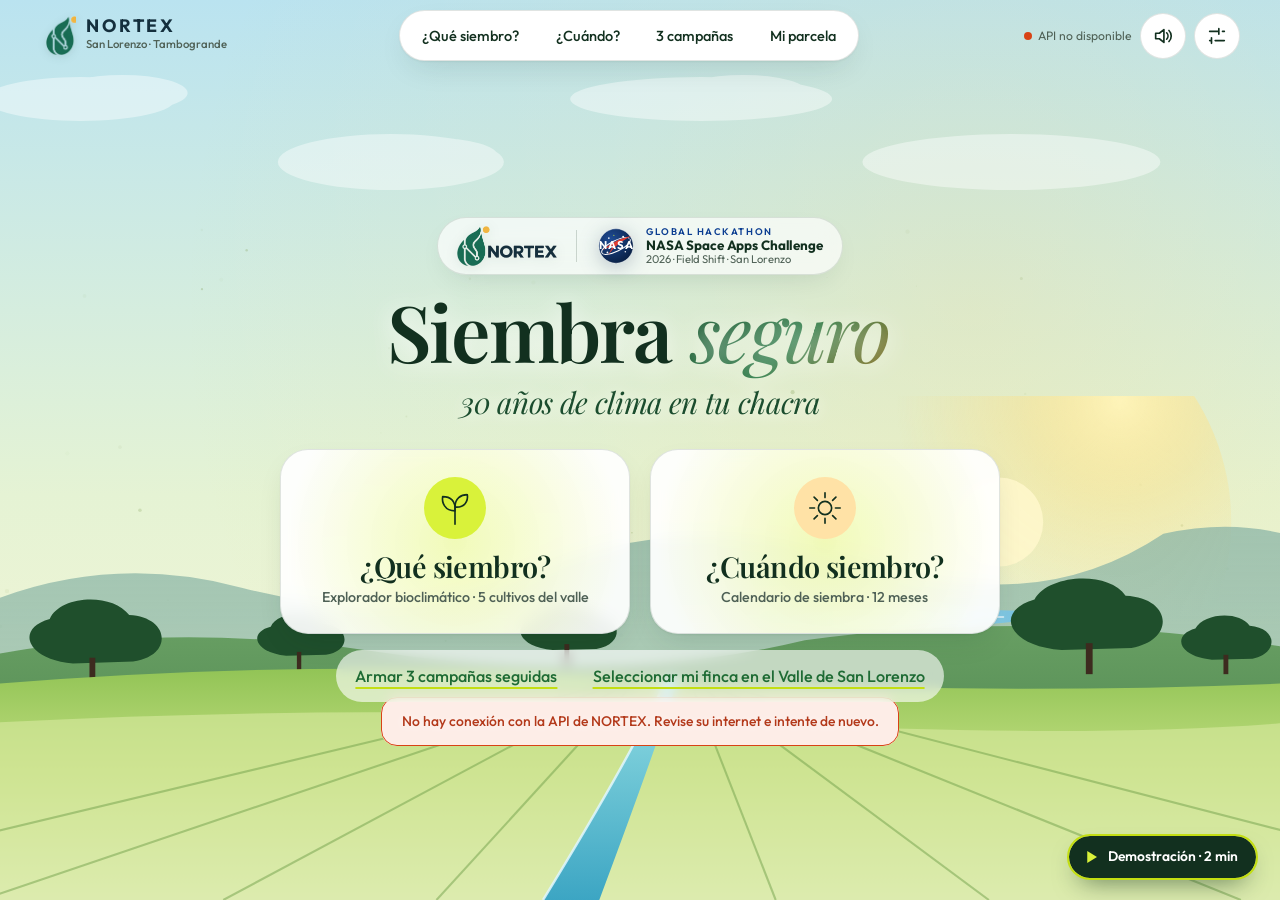
==== commit aa4f70cd: "feat(web): centrar portal en pantalla completa con titulo 'Siembra seguro' y puertas completas" ====
--- a/nortex_api/web/index.html
+++ b/nortex_api/web/index.html
@@ -144,13 +144,8 @@
           </div>
         </div>
       </div>
-      <h1 id="portal-titulo">
-        <span class="titulo-principal">Siembra sobre seguro.</span>
-        <em class="titulo-destacado">30 años de clima en tu chacra.</em>
-      </h1>
-      <div class="titulo-ornamento" aria-hidden="true"><span></span><i></i><span></span></div>
-      <p class="portal-sub">Unimos la historia satelital de San Lorenzo con la realidad de tu suelo para decirte qué
-        sembrar y cuándo hacerlo.</p>
+      <h1 id="portal-titulo">Siembra <em>seguro</em></h1>
+      <p class="portal-sub">30 años de clima en tu chacra</p>
       <div class="puertas">
         <button class="puerta puerta-que" type="button" data-puerta="laboratorio">
           <span class="puerta-brillo" aria-hidden="true"></span>
--- a/nortex_api/web/estilos.css
+++ b/nortex_api/web/estilos.css
@@ -129,48 +129,45 @@
 .cuatro-mini dd { margin: 0; font-size: .92rem; } .cuatro-mini .etq { white-space: normal; }
 
 /* 5 · Portal --------------------------------------------------------------------------------------- */
-#esc-portal { display: grid; place-items: center; text-align: center; padding-bottom: 9rem; }
-.portal { max-width: 860px; width: 100%; }
-.portal-insignias { display: inline-flex; flex-wrap: wrap; align-items: center; justify-content: center; gap: .9rem 1.35rem; margin: 0 auto 1.6rem; padding: .65rem 1.35rem;
-  border-radius: 999px; background: rgba(255, 255, 255, .62); backdrop-filter: blur(12px); -webkit-backdrop-filter: blur(12px);
+#esc-portal { display: grid; place-items: center; text-align: center; min-height: 100dvh; padding: calc(var(--hud) + .6rem) clamp(1.1rem, 5vw, 3.5rem) 1.4rem; }
+.portal { max-width: 780px; width: 100%; margin: auto; }
+.portal-insignias { display: inline-flex; flex-wrap: wrap; align-items: center; justify-content: center; gap: .75rem 1.2rem; margin: 0 auto 1rem; padding: .5rem 1.2rem;
+  border-radius: 999px; background: rgba(255, 255, 255, .68); backdrop-filter: blur(12px); -webkit-backdrop-filter: blur(12px);
   border: 1px solid rgba(18, 48, 31, .12); box-shadow: 0 10px 30px -14px rgba(18, 48, 31, .18); }
 .insignia-equipo { display: flex; align-items: center; }
-.insignia-nortex { height: 46px; width: auto; object-fit: contain; display: block; filter: drop-shadow(0 2px 6px rgba(18, 48, 31, .1)); }
-.insignia-sep { width: 1px; height: 36px; background: rgba(18, 48, 31, .18); }
-.insignia-nasa { display: flex; align-items: center; gap: .65rem; text-align: left; }
-.nasa-emblema { width: 44px; height: 44px; flex-shrink: 0; filter: drop-shadow(0 4px 10px rgba(11, 35, 74, .25)); }
-.nasa-txt { display: grid; line-height: 1.18; }
-.nasa-txt span { font: 600 .62rem/1.2 var(--fuente); letter-spacing: .16em; text-transform: uppercase; color: #0B3D91; }
-.nasa-txt strong { font: 700 .88rem/1.2 var(--fuente); color: var(--tinta); letter-spacing: -.01em; }
-.nasa-txt small { font-size: .72rem; color: var(--suave); }
+.insignia-nortex { height: 40px; width: auto; object-fit: contain; display: block; filter: drop-shadow(0 2px 6px rgba(18, 48, 31, .1)); }
+.insignia-sep { width: 1px; height: 32px; background: rgba(18, 48, 31, .18); }
+.insignia-nasa { display: flex; align-items: center; gap: .6rem; text-align: left; }
+.nasa-emblema { width: 40px; height: 40px; flex-shrink: 0; filter: drop-shadow(0 4px 10px rgba(11, 35, 74, .25)); }
+.nasa-txt { display: grid; line-height: 1.15; }
+.nasa-txt span { font: 600 .6rem/1.2 var(--fuente); letter-spacing: .16em; text-transform: uppercase; color: #0B3D91; }
+.nasa-txt strong { font: 700 .84rem/1.2 var(--fuente); color: var(--tinta); letter-spacing: -.01em; }
+.nasa-txt small { font-size: .7rem; color: var(--suave); }
 @media (max-width: 560px) {
-  .portal-insignias { border-radius: 24px; padding: .75rem 1rem; gap: .6rem 1rem; }
+  .portal-insignias { border-radius: 24px; padding: .6rem .9rem; gap: .5rem .8rem; }
   .insignia-sep { display: none; }
 }
-.portal h1 { font-family: var(--fuente-editorial); font-size: clamp(2.15rem, 1.15rem + 3.9vw, 4.15rem); font-weight: 600; line-height: 1.08; text-wrap: balance; letter-spacing: -.025em;
-  display: grid; gap: .18em; justify-items: center; text-shadow: 0 2px 24px rgba(255, 255, 255, .85); }
-.titulo-principal { display: block; color: var(--tinta); }
-.portal h1 em, .titulo-destacado { font-family: var(--fuente-editorial); font-style: italic; font-weight: 400; display: block; padding: 0 .08em;
-  color: #1B6336; background: linear-gradient(135deg, #124D29 0%, #24753E 52%, #8A6812 100%); -webkit-background-clip: text; background-clip: text; -webkit-text-fill-color: transparent; }
-.titulo-ornamento { display: flex; align-items: center; justify-content: center; gap: .65rem; margin: 1.1rem auto .2rem; }
-.titulo-ornamento span { width: 54px; height: 1.5px; background: linear-gradient(90deg, transparent, rgba(18, 48, 31, .32), transparent); }
-.titulo-ornamento i { width: 9px; height: 9px; border-radius: 2px; transform: rotate(45deg); background: #D9A426; box-shadow: 0 0 0 3px rgba(217, 164, 38, .22); }
-.portal-sub { font-size: clamp(1.02rem, .9rem + .55vw, 1.2rem); max-width: 44rem; margin: .9rem auto 2.4rem; padding: .55rem 1.2rem; border-radius: 20px;
-  background: rgba(255, 255, 255, .58); backdrop-filter: blur(8px); -webkit-backdrop-filter: blur(8px); color: #243D2E; font-weight: 500; text-wrap: pretty; }
-.puertas { display: grid; grid-template-columns: repeat(auto-fit, minmax(260px, 1fr)); gap: 1.4rem; perspective: 1100px; }
-.puerta { --rx: 0deg; --ry: 0deg; --mx: 50%; --my: 50%; position: relative; overflow: hidden; display: grid; justify-items: center; gap: 1rem; padding: 2.2rem 1.6rem 2rem;
-  border-radius: 32px; border: 1px solid var(--linea); background: var(--papel); min-height: 240px; text-align: center; box-shadow: var(--sombra);
+.portal h1 { font-family: var(--fuente-editorial); font-size: clamp(2.8rem, 1.5rem + 4.8vw, 4.9rem); font-weight: 600; line-height: 1.02; text-wrap: balance; letter-spacing: -.03em;
+  color: var(--tinta); text-shadow: 0 2px 24px rgba(255, 255, 255, .85); }
+.portal h1 em { font-family: var(--fuente-editorial); font-style: italic; font-weight: 400; padding: 0 .06em;
+  color: #1B6336; background: linear-gradient(135deg, #124D29 0%, #24753E 55%, #8A6812 100%); -webkit-background-clip: text; background-clip: text; -webkit-text-fill-color: transparent; }
+.portal-sub { font-family: var(--fuente-editorial); font-style: italic; font-size: clamp(1.35rem, 1rem + 1.3vw, 2rem); max-width: 36rem; margin: .3rem auto 1.4rem;
+  color: #1B4D2E; font-weight: 400; letter-spacing: -.01em; text-shadow: 0 1px 16px rgba(255, 255, 255, .9); }
+.puertas { display: grid; grid-template-columns: repeat(auto-fit, minmax(250px, 1fr)); gap: 1.2rem; max-width: 720px; margin: 0 auto; perspective: 1100px; }
+.puerta { --rx: 0deg; --ry: 0deg; --mx: 50%; --my: 50%; position: relative; overflow: hidden; display: grid; justify-items: center; align-content: center; gap: .75rem; padding: 1.5rem 1.4rem 1.4rem;
+  border-radius: 28px; border: 1px solid var(--linea); background: rgba(255, 255, 255, .92); backdrop-filter: blur(8px); min-height: 185px; text-align: center; box-shadow: var(--sombra);
   transform: rotateX(var(--rx)) rotateY(var(--ry)); transform-style: preserve-3d; transition: transform .6s var(--rebote), box-shadow .4s; }
 .puerta:hover:not(:disabled) { background: var(--papel); transform: rotateX(var(--rx)) rotateY(var(--ry)) translateZ(16px); box-shadow: 0 2px 4px rgba(18, 48, 31, .06), 0 30px 50px -20px rgba(18, 48, 31, .3); }
 .puerta-brillo { position: absolute; inset: 0; background: radial-gradient(260px circle at var(--mx) var(--my), rgba(217, 242, 58, .35), transparent 65%); pointer-events: none; }
-.puerta svg { width: 76px; height: 76px; padding: 14px; border-radius: 50%; fill: none; stroke: var(--tinta); stroke-width: 3.500; stroke-linecap: round; stroke-linejoin: round; transform: translateZ(30px); animation: respirar 4.5s ease-in-out infinite; }
+.puerta svg { width: 62px; height: 62px; padding: 12px; border-radius: 50%; fill: none; stroke: var(--tinta); stroke-width: 3.500; stroke-linecap: round; stroke-linejoin: round; transform: translateZ(30px); animation: respirar 4.5s ease-in-out infinite; }
 .puerta-que svg { background: var(--lima); } .puerta-cuando svg { background: #FFE2A6; }
-.puerta-txt { transform: translateZ(20px); display: grid; gap: .35rem; }
-.puerta-txt b { font: 600 clamp(1.5rem, 1.1rem + 1.5vw, 1.95rem)/1.08 var(--fuente-editorial); letter-spacing: -.02em; }
-.puerta-txt small { color: var(--suave); font-size: .95rem; }
-.portal-menor { display: flex; flex-wrap: wrap; justify-content: center; gap: .4rem 2rem; margin-top: 1.8rem; }
-.portal-chacra { font-size: .95rem; color: var(--suave); min-height: 1.5em; margin-top: 1rem; }
-.portal-cielo { margin-top: .3rem; }
+.puerta-txt { transform: translateZ(20px); display: grid; gap: .25rem; }
+.puerta-txt b { font: 600 clamp(1.45rem, 1.1rem + 1.2vw, 1.8rem)/1.08 var(--fuente-editorial); letter-spacing: -.02em; }
+.puerta-txt small { color: var(--suave); font-size: .9rem; }
+.portal-menor { display: flex; flex-wrap: wrap; justify-content: center; gap: .3rem 1.8rem; margin-top: 1rem;
+  padding: .25rem 1rem; border-radius: 999px; background: rgba(255, 255, 255, .62); backdrop-filter: blur(6px); width: fit-content; margin-inline: auto; }
+.portal-chacra { font-size: .88rem; color: #1E3A2A; font-weight: 500; min-height: 1.4em; margin-top: .5rem; text-shadow: 0 1px 10px rgba(255, 255, 255, .85); }
+.portal-cielo { margin-top: .15rem; font-size: .82rem; color: #2A4736; text-shadow: 0 1px 10px rgba(255, 255, 255, .85); }
 
 /* 6 · Cultivos vivos (visuales/cultivos.js) -------------------------------------------------------- */
 .cultivo-vivo { width: 100%; height: auto; overflow: visible; filter: drop-shadow(0 8px 10px rgba(18, 48, 31, .18)); }
@@ -430,6 +427,7 @@
 .barra-solidez span { padding: .5rem .8rem; font-size: .8rem; white-space: nowrap; min-width: max-content; background: var(--hoja); border-radius: 10px; }
 .barra-solidez [data-estado=ok] { background: #BFE3C2; } .barra-solidez [data-estado=ejemplo], .barra-solidez [data-estado=aproximado] { background: #FFF6E0; border: 1.5px dashed var(--punteado); }
 .barra-solidez [data-estado=falta] { background: #FDEDE7; border: 1px dotted var(--t-rojo); }
+.barra-solidez [data-estado=desactualizado] { background: #FCEFD7; border: 1.5px dashed var(--punteado); }
 .faltante { border-bottom: 1px solid var(--linea); font-size: .92rem; } .faltante > summary { font-weight: 400; font-size: .96rem; padding: .8rem 0; } .faltante.provisional { outline: 0; }
 .faltante > summary::after { width: 1.6rem; height: 1.6rem; font-size: .75rem; }
 
